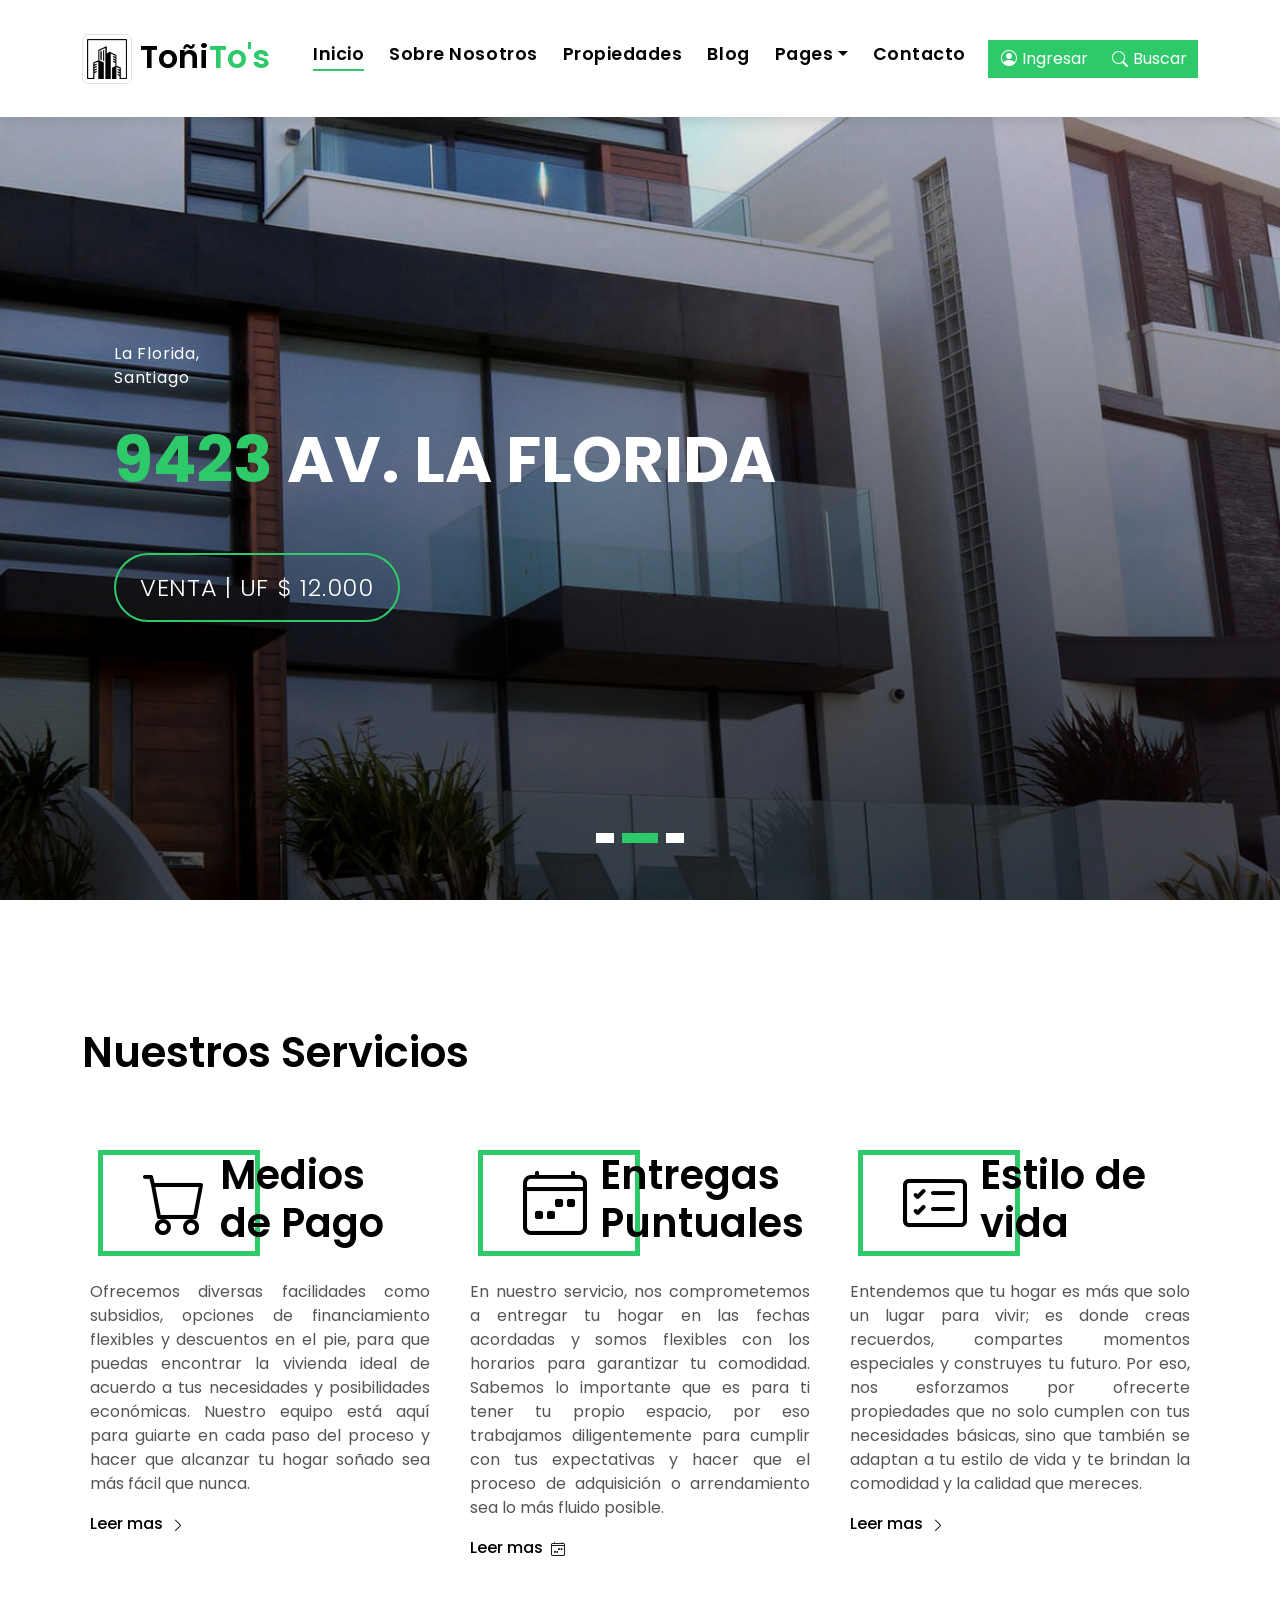
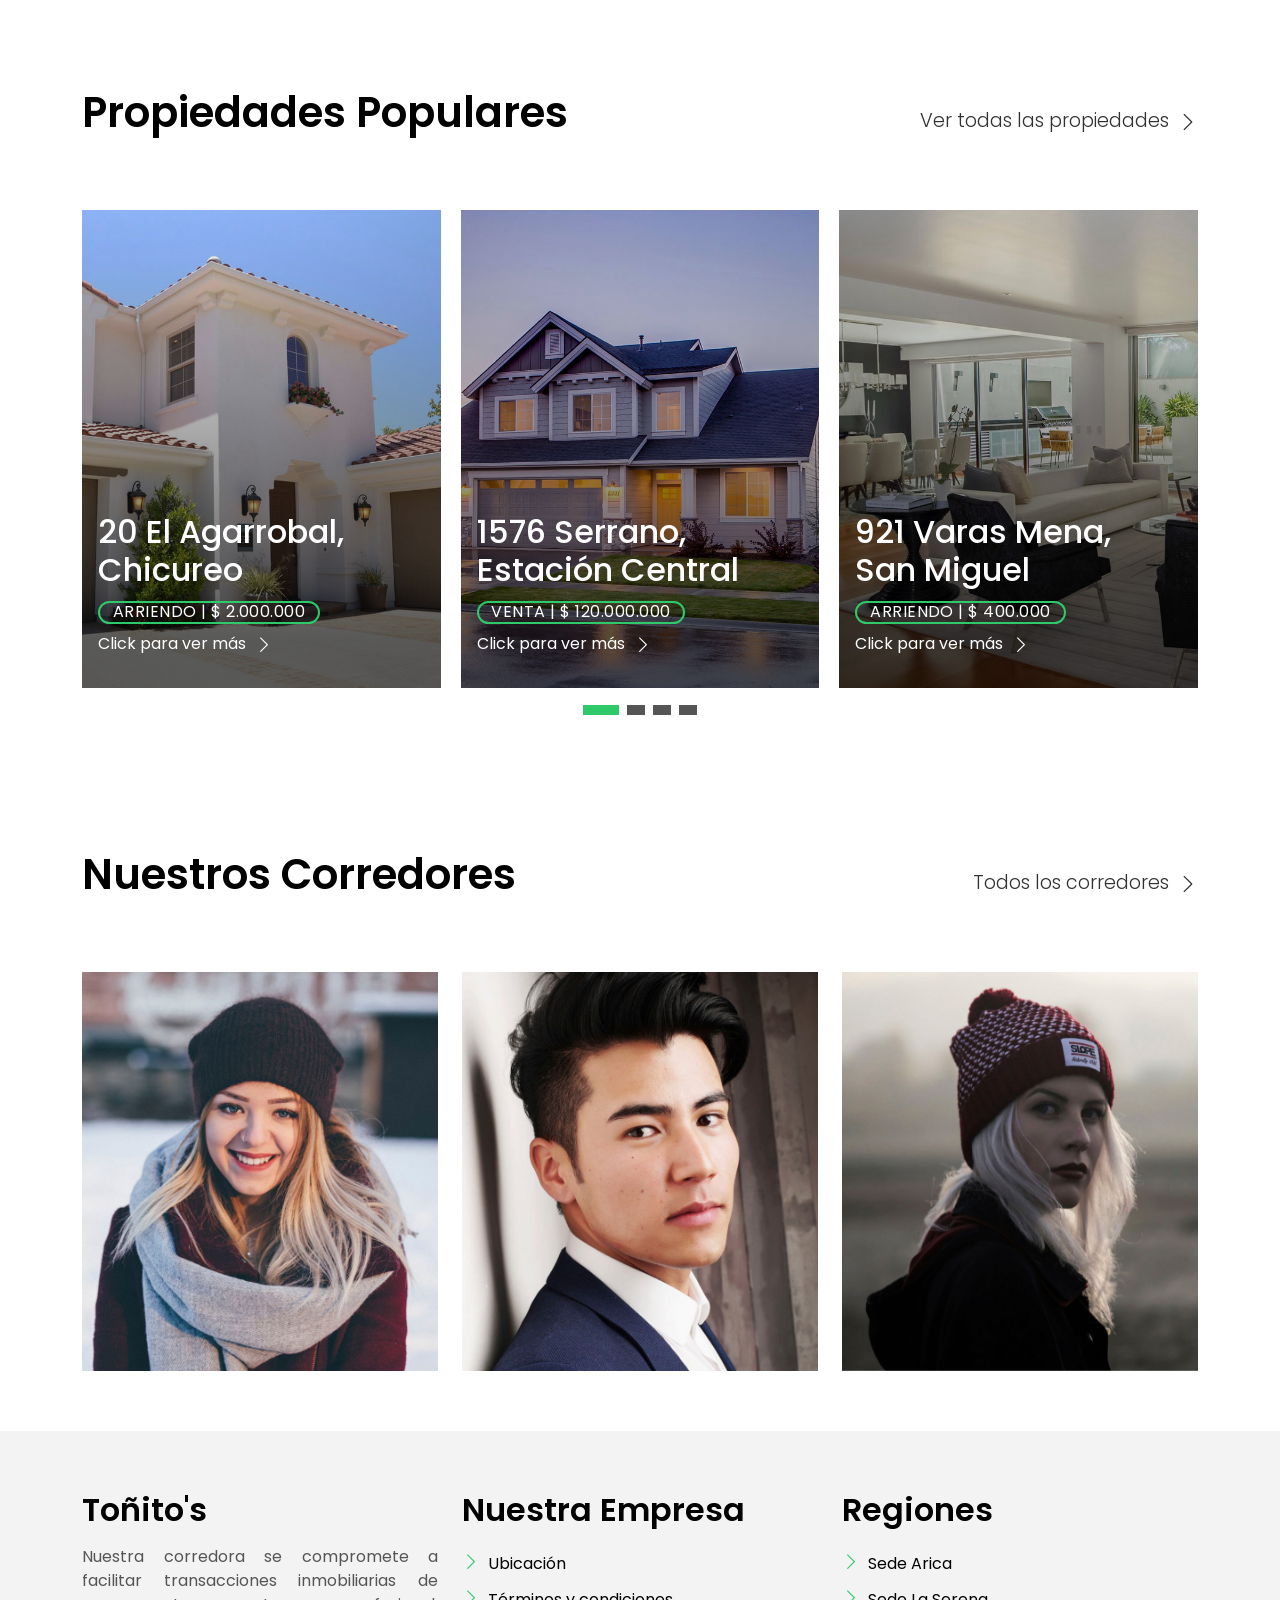
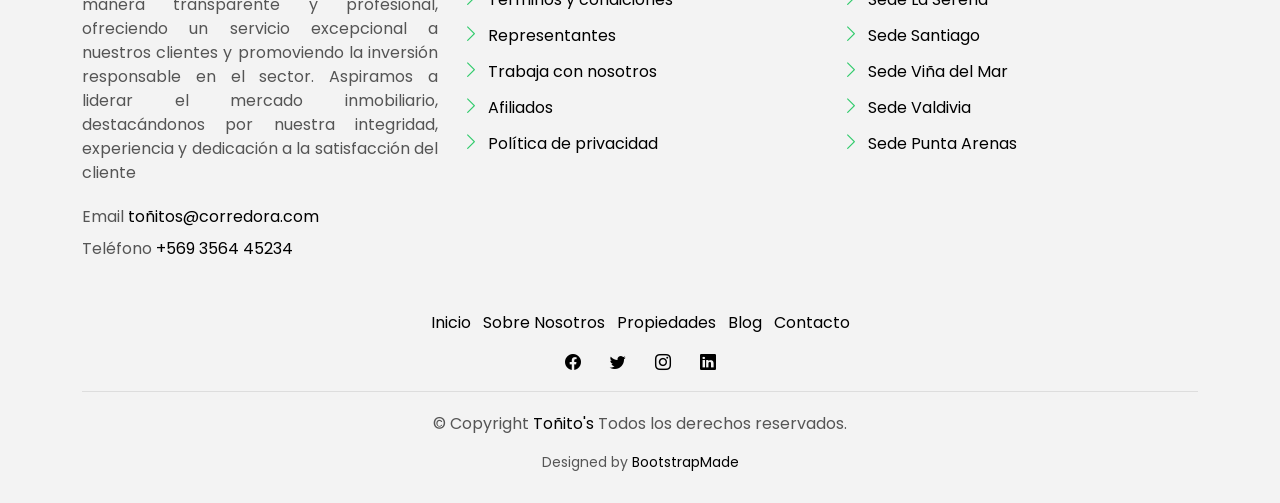
==== index.html @ d5cefaa7 "botón de login wii" ====
<!DOCTYPE html>
<html lang="en">
  <head>
    <meta charset="utf-8" />
    <meta content="width=device-width, initial-scale=1.0" name="viewport" />

    <title>Toñito's</title>
    <meta content="" name="description" />
    <meta content="" name="keywords" />

    <link href="assets/img/favicon.png" rel="icon" />
    <link href="assets/img/apple-touch-icon.png" rel="apple-touch-icon" />

    <link
      href="https://fonts.googleapis.com/css?family=Poppins:300,400,500,600,700"
      rel="stylesheet"
    />

    <link href="assets/vendor/animate.css/animate.min.css" rel="stylesheet" />
    <link
      href="assets/vendor/bootstrap/css/bootstrap.min.css"
      rel="stylesheet"
    />
    <link
      href="assets/vendor/bootstrap-icons/bootstrap-icons.css"
      rel="stylesheet"
    />
    <link href="assets/vendor/swiper/swiper-bundle.min.css" rel="stylesheet" />

    <link href="assets/css/style.css" rel="stylesheet" />
  </head>

  <body>
    <div class="click-closed"></div>
    <!-- Inicio Búsqueda Desplegable -->
    <div class="box-collapse">
      <div class="title-box-d">
        <h3 class="title-d">Buscar Propiedades</h3>
      </div>
      <span class="close-box-collapse right-boxed bi bi-x"></span>
      <div class="box-collapse-wrap form">
        <form class="form-a">
          <div class="row">
            <div class="col-md-12 mb-2">
              <div class="form-group">
                <label class="pb-2" for="Type">Palabra Clave</label>
                <input
                  type="text"
                  class="form-control form-control-lg form-control-a"
                  placeholder="Palabra Clave"
                />
              </div>
            </div>
            <div class="col-md-6 mb-2">
              <div class="form-group mt-3">
                <label class="pb-2" for="Type">Tipo</label>
                <select
                  class="form-control form-select form-control-a"
                  id="Type"
                >
                  <option>Todos</option>
                  <option>Arriendo</option>
                  <option>Venta</option>
                </select>
              </div>
            </div>
            <div class="col-md-6 mb-2">
              <div class="form-group mt-3">
                <label class="pb-2" for="city">Region</label>
                <select
                  class="form-control form-select form-control-a"
                  id="city"
                >
                  <option>Metropolitana de Santiago</option>
                  <option>Arica y Parinacota</option>
                  <option>Tarapacá</option>
                  <option>Antofagasta</option>
                  <option>Atacama</option>
                  <option>Coquimbo</option>
                  <option>Valparaíso</option>
                  <option>Libertador General Bernardo O'Higgins</option>
                  <option>Maule</option>
                  <option>Ñuble</option>
                  <option>Biobío</option>
                  <option>La Araucanía</option>
                  <option>Los Ríos</option>
                  <option>Los Lagos</option>
                  <option>Aysén del General Carlos Ibáñez del Campo</option>
                  <option>Magallanes y de la Antártica Chilena</option>
                </select>
              </div>
            </div>
            <div class="col-md-6 mb-2">
              <div class="form-group mt-3">
                <label class="pb-2" for="bedrooms">Habit.</label>
                <select
                  class="form-control form-select form-control-a"
                  id="bedrooms"
                >
                  <option>Todos</option>
                  <option>01</option>
                  <option>02</option>
                  <option>03</option>
                </select>
              </div>
            </div>
            <div class="col-md-6 mb-2">
              <div class="form-group mt-3">
                <label class="pb-2" for="Estacionamiento"
                  >Tipo de Inmueble</label
                >
                <select
                  class="form-control form-select form-control-a"
                  id="Estacionamiento"
                >
                  <option>Casa</option>
                  <option>Departamento</option>
                  <option>Parcela</option>
                </select>
              </div>
            </div>
            <div class="col-md-6 mb-2">
              <div class="form-group mt-3">
                <label class="pb-2" for="bathrooms">Baños</label>
                <select
                  class="form-control form-select form-control-a"
                  id="bathrooms"
                >
                  <option>Todos</option>
                  <option>01</option>
                  <option>02</option>
                  <option>03</option>
                </select>
              </div>
            </div>
            <div class="col-md-6 mb-2">
              <div class="form-group mt-3">
                <label class="pb-2" for="price">Precio Mínimo</label>
                <select
                  class="form-control form-select form-control-a"
                  id="price"
                >
                  <option>Sin mínimo</option>
                  <option>$250.000</option>
                  <option>$350.000</option>
                  <option>$450.000</option>
                  <option>$550.000</option>
                </select>
              </div>
            </div>
            <div class="col-md-12">
              <button type="submit" class="btn btn-b">Buscar</button>
            </div>
          </div>
        </form>
      </div>
    </div>
    <!-- Fin Búsqueda Desplegable -->

    <!-- =======Navbar ======= -->
    <nav class="navbar navbar-default navbar-trans navbar-expand-lg fixed-top">
      <div class="container">
        <button
          class="navbar-toggler collapsed"
          type="button"
          data-bs-toggle="collapse"
          data-bs-target="#navbarDefault"
          aria-controls="navbarDefault"
          aria-expanded="false"
          aria-label="Toggle navigation"
        >
          <span></span>
          <span></span>
          <span></span>
        </button>
        <a class="navbar-brand text-brand" href="index.html">
          <img
            src="assets/img/toñito_logo.png"
            alt="Logo"
            class="img-thumbnail"
            style="width: 50px; height: auto"
          />
          Toñi<span class="color-b">To's</span></a
        >

        <div
          class="navbar-collapse collapse justify-content-center"
          id="navbarDefault"
        >
          <ul class="navbar-nav">
            <li class="nav-item">
              <a class="nav-link active" href="index.html">Inicio</a>
            </li>

            <li class="nav-item">
              <a class="nav-link" href="about.html">Sobre Nosotros</a>
            </li>

            <li class="nav-item">
              <a class="nav-link" href="property-grid.html">Propiedades</a>
            </li>

            <li class="nav-item">
              <a class="nav-link" href="blog-grid.html">Blog</a>
            </li>

            <li class="nav-item dropdown">
              <a
                class="nav-link dropdown-toggle"
                href="#"
                id="navbarDropdown"
                role="button"
                data-bs-toggle="dropdown"
                aria-haspopup="true"
                aria-expanded="false"
                >Pages</a
              >
              <div class="dropdown-menu">
                <a class="dropdown-item" href="property-single.html"
                  >Property Single</a
                >
                <a class="dropdown-item" href="blog-single.html">Blog Single</a>
                <a class="dropdown-item" href="agents-grid.html">Agents Grid</a>
                <a class="dropdown-item" href="agent-single.html"
                  >Agent Single</a
                >
              </div>
            </li>
            <li class="nav-item">
              <a class="nav-link" href="contact.html">Contacto</a>
            </li>

            <li>
              
            </li>  
          </ul>

          
        </div>

        <button
        type="button"
        class="btn btn-b-n"
      >
        <i class="bi bi-person-circle" style="margin-right: 5px;"></i>Ingresar
      </button>

        <button
          type="button"
          class="btn btn-b-n navbar-toggle-box navbar-toggle-box-collapse"
          data-bs-toggle="collapse"
          data-bs-target="#navbarTogglerDemo01"
        >
          <i class="bi bi-search" style="margin-right: 5px;"></i> Buscar
        </button>
      </div>
    </nav>
    <!-- Final Navbar -->

    <!-- ======= Introducción ======= -->
    <div class="intro intro-carousel swiper position-relative">
      <div class="swiper-wrapper">
        <div
          class="swiper-slide carousel-item-a intro-item bg-image"
          style="background-image: url(assets/img/slide-1.jpg)"
        >
          <div class="overlay overlay-a"></div>
          <div class="intro-content display-table">
            <div class="table-cell">
              <div class="container">
                <div class="row">
                  <div class="col-lg-8">
                    <div class="intro-body">
                      <p class="intro-title-top">
                        San Miguel, <br />
                        Santiago
                      </p>
                      <h1 class="intro-title mb-4">
                        <span class="color-b">921 </span> Varas Mena
                        <br />
                      </h1>
                      <p class="intro-subtitle intro-price">
                        <a href="property-single.html"
                          ><span class="price-a">Arriendo | $ 400.000</span></a
                        >
                      </p>
                    </div>
                  </div>
                </div>
              </div>
            </div>
          </div>
        </div>
        <div
          class="swiper-slide carousel-item-a intro-item bg-image"
          style="background-image: url(assets/img/slide-2.jpg)"
        >
          <div class="overlay overlay-a"></div>
          <div class="intro-content display-table">
            <div class="table-cell">
              <div class="container">
                <div class="row">
                  <div class="col-lg-8">
                    <div class="intro-body">
                      <p class="intro-title-top">
                        La Florida, <br />
                        Santiago
                      </p>
                      <h1 class="intro-title mb-4">
                        <span class="color-b">9423 </span> Av. La Florida <br />
                      </h1>
                      <p class="intro-subtitle intro-price">
                        <a href="av-laflorida.html">
                          <span class="price-a">Venta | UF $ 12.000</span>
                        </a>
                      </p>
                    </div>
                  </div>
                </div>
              </div>
            </div>
          </div>
        </div>
        <div
          class="swiper-slide carousel-item-a intro-item bg-image"
          style="background-image: url(assets/img/slide-3.jpg)"
        >
          <div class="overlay overlay-a"></div>
          <div class="intro-content display-table">
            <div class="table-cell">
              <div class="container">
                <div class="row">
                  <div class="col-lg-8">
                    <div class="intro-body">
                      <p class="intro-title-top">
                        Temuco, <br />
                        La Araucanía
                      </p>
                      <h1 class="intro-title mb-4">
                        <span class="color-b">421 </span> Francia <br />
                      </h1>
                      <p class="intro-subtitle intro-price">
                        <a href="#"
                          ><span class="price-a">Arriendo | $ 250.000</span></a
                        >
                      </p>
                    </div>
                  </div>
                </div>
              </div>
            </div>
          </div>
        </div>
      </div>
      <div class="swiper-pagination"></div>
    </div>
    <!-- Final carrusel -->

    <main id="main">
      <!-- ======= Inicio Servicios ======= -->
      <section class="section-services section-t8">
        <div class="container">
          <div class="row">
            <div class="col-md-12">
              <div class="title-wrap d-flex justify-content-between">
                <div class="title-box">
                  <h2 class="title-a">Nuestros Servicios</h2>
                </div>
              </div>
            </div>
          </div>
          <div class="row">
            <div class="col-md-4">
              <div class="card-box-c foo">
                <div class="card-header-c d-flex">
                  <div class="card-box-ico">
                    <span class="bi bi-cart"></span>
                  </div>
                  <div class="card-title-c align-self-center">
                    <h2 class="title-c">Medios de Pago</h2>
                  </div>
                </div>
                <div class="card-body-c">
                  <p class="content-c">
                    Ofrecemos diversas facilidades como subsidios, opciones de
                    financiamiento flexibles y descuentos en el pie, para que
                    puedas encontrar la vivienda ideal de acuerdo a tus
                    necesidades y posibilidades económicas. Nuestro equipo está
                    aquí para guiarte en cada paso del proceso y hacer que
                    alcanzar tu hogar soñado sea más fácil que nunca.
                  </p>
                </div>
                <div class="card-footer-c">
                  <a href="#" class="link-c link-icon"
                    >Leer mas
                    <span class="bi bi-chevron-right"></span>
                  </a>
                </div>
              </div>
            </div>
            <div class="col-md-4">
              <div class="card-box-c foo">
                <div class="card-header-c d-flex">
                  <div class="card-box-ico">
                    <span class="bi bi-calendar4-week"></span>
                  </div>
                  <div class="card-title-c align-self-center">
                    <h2 class="title-c">Entregas Puntuales</h2>
                  </div>
                </div>
                <div class="card-body-c">
                  <p class="content-c">
                    En nuestro servicio, nos comprometemos a entregar tu hogar
                    en las fechas acordadas y somos flexibles con los horarios
                    para garantizar tu comodidad. Sabemos lo importante que es
                    para ti tener tu propio espacio, por eso trabajamos
                    diligentemente para cumplir con tus expectativas y hacer que
                    el proceso de adquisición o arrendamiento sea lo más fluido
                    posible.
                  </p>
                </div>
                <div class="card-footer-c">
                  <a href="#" class="link-c link-icon"
                    >Leer mas
                    <span class="bi bi-calendar4-week"></span>
                  </a>
                </div>
              </div>
            </div>
            <div class="col-md-4">
              <div class="card-box-c foo">
                <div class="card-header-c d-flex">
                  <div class="card-box-ico">
                    <span class="bi bi-card-checklist"></span>
                  </div>
                  <div class="card-title-c align-self-center">
                    <h2 class="title-c">Estilo de vida</h2>
                  </div>
                </div>
                <div class="card-body-c">
                  <p class="content-c">
                    Entendemos que tu hogar es más que solo un lugar para vivir;
                    es donde creas recuerdos, compartes momentos especiales y
                    construyes tu futuro. Por eso, nos esforzamos por ofrecerte
                    propiedades que no solo cumplen con tus necesidades básicas,
                    sino que también se adaptan a tu estilo de vida y te brindan
                    la comodidad y la calidad que mereces.
                  </p>
                </div>
                <div class="card-footer-c">
                  <a href="#" class="link-c link-icon"
                    >Leer mas
                    <span class="bi bi-chevron-right"></span>
                  </a>
                </div>
              </div>
            </div>
          </div>
        </div>
      </section>
      <!-- Fin servicios -->

      <!-- ======= Propiedades Populares ======= -->
      <section class="section-property section-t8">
        <div class="container">
          <div class="row">
            <div class="col-md-12">
              <div class="title-wrap d-flex justify-content-between">
                <div class="title-box">
                  <h2 class="title-a">Propiedades Populares</h2>
                </div>
                <div class="title-link">
                  <a href="property-grid.html"
                    >Ver todas las propiedades
                    <span class="bi bi-chevron-right"></span>
                  </a>
                </div>
              </div>
            </div>
          </div>

          <div id="property-carousel" class="swiper">
            <div class="swiper-wrapper">
              <div class="carousel-item-b swiper-slide">
                <div class="card-box-a card-shadow">
                  <div class="img-box-a">
                    <img
                      src="assets/img/property-4.jpg"
                      alt=""
                      class="img-a img-fluid"
                    />
                  </div>
                  <div class="card-overlay">
                    <div class="card-overlay-a-content">
                      <div class="card-header-a">
                        <h2 class="card-title-a">
                          <a href="property-single.html"
                            >20 El Agarrobal, <br />
                            Chicureo</a
                          >
                        </h2>
                      </div>
                      <div class="card-body-a">
                        <div class="price-box d-flex">
                          <span class="price-a">Arriendo | $ 2.000.000</span>
                        </div>
                        <a href="#" class="link-a"
                          >Click para ver más
                          <span class="bi bi-chevron-right"></span>
                        </a>
                      </div>
                      <div class="card-footer-a">
                        <ul class="card-info d-flex justify-content-around">
                          <li>
                            <h4 class="card-info-title">Area</h4>
                            <span
                              >50m
                              <sup>2</sup>
                            </span>
                          </li>
                          <li>
                            <h4 class="card-info-title">Habit.</h4>
                            <span>2</span>
                          </li>
                          <li>
                            <h4 class="card-info-title">Baños</h4>
                            <span>4</span>
                          </li>
                          <li>
                            <h4 class="card-info-title">Estacionamiento</h4>
                            <span>1</span>
                          </li>
                        </ul>
                      </div>
                    </div>
                  </div>
                </div>
              </div>
              <!-- End carousel item -->

              <div class="carousel-item-b swiper-slide">
                <div class="card-box-a card-shadow">
                  <div class="img-box-a">
                    <img
                      src="assets/img/property-3.jpg"
                      alt=""
                      class="img-a img-fluid"
                    />
                  </div>
                  <div class="card-overlay">
                    <div class="card-overlay-a-content">
                      <div class="card-header-a">
                        <h2 class="card-title-a">
                          <a href="property-single.html"
                            >1576 Serrano, <br />
                            Estación Central</a
                          >
                        </h2>
                      </div>
                      <div class="card-body-a">
                        <div class="price-box d-flex">
                          <span class="price-a">Venta | $ 120.000.000</span>
                        </div>
                        <a href="property-single.html" class="link-a"
                          >Click para ver más
                          <span class="bi bi-chevron-right"></span>
                        </a>
                      </div>
                      <div class="card-footer-a">
                        <ul class="card-info d-flex justify-content-around">
                          <li>
                            <h4 class="card-info-title">Area</h4>
                            <span
                              >340m
                              <sup>2</sup>
                            </span>
                          </li>
                          <li>
                            <h4 class="card-info-title">Habit.</h4>
                            <span>2</span>
                          </li>
                          <li>
                            <h4 class="card-info-title">Baños</h4>
                            <span>4</span>
                          </li>
                          <li>
                            <h4 class="card-info-title">Estacionamiento</h4>
                            <span>1</span>
                          </li>
                        </ul>
                      </div>
                    </div>
                  </div>
                </div>
              </div>
              <!-- End carousel item -->

              <div class="carousel-item-b swiper-slide">
                <div class="card-box-a card-shadow">
                  <div class="img-box-a">
                    <img
                      src="assets/img/property-7.jpg"
                      alt=""
                      class="img-a img-fluid"
                    />
                  </div>
                  <div class="card-overlay">
                    <div class="card-overlay-a-content">
                      <div class="card-header-a">
                        <h2 class="card-title-a">
                          <a href="property-single.html"
                            >921 Varas Mena, <br />
                            San Miguel</a
                          >
                        </h2>
                      </div>
                      <div class="card-body-a">
                        <div class="price-box d-flex">
                          <span class="price-a">Arriendo | $ 400.000</span>
                        </div>
                        <a href="property-single.html" class="link-a"
                          >Click para ver más
                          <span class="bi bi-chevron-right"></span>
                        </a>
                      </div>
                      <div class="card-footer-a">
                        <ul class="card-info d-flex justify-content-around">
                          <li>
                            <h4 class="card-info-title">Area</h4>
                            <span
                              >340m
                              <sup>2</sup>
                            </span>
                          </li>
                          <li>
                            <h4 class="card-info-title">Habit.</h4>
                            <span>2</span>
                          </li>
                          <li>
                            <h4 class="card-info-title">Baños</h4>
                            <span>4</span>
                          </li>
                          <li>
                            <h4 class="card-info-title">Estacionamiento</h4>
                            <span>1</span>
                          </li>
                        </ul>
                      </div>
                    </div>
                  </div>
                </div>
              </div>
              <!-- Fin carusel -->

              <div class="carousel-item-b swiper-slide">
                <div class="card-box-a card-shadow">
                  <div class="img-box-a">
                    <img
                      src="assets/img/property-10.jpg"
                      alt=""
                      class="img-a img-fluid"
                    />
                  </div>
                  <div class="card-overlay">
                    <div class="card-overlay-a-content">
                      <div class="card-header-a">
                        <h2 class="card-title-a">
                          <a href="property-single.html"
                            >756 Volcán Choshuenco,<br />
                            San Bernardo</a
                          >
                        </h2>
                      </div>
                      <div class="card-body-a">
                        <div class="price-box d-flex">
                          <span class="price-a">Arriendo | $ 640.000</span>
                        </div>
                        <a href="property-single.html" class="link-a"
                          >Click para ver más
                          <span class="bi bi-chevron-right"></span>
                        </a>
                      </div>
                      <div class="card-footer-a">
                        <ul class="card-info d-flex justify-content-around">
                          <li>
                            <h4 class="card-info-title">Area</h4>
                            <span
                              >340m
                              <sup>2</sup>
                            </span>
                          </li>
                          <li>
                            <h4 class="card-info-title">Habit.</h4>
                            <span>2</span>
                          </li>
                          <li>
                            <h4 class="card-info-title">Baños</h4>
                            <span>4</span>
                          </li>
                          <li>
                            <h4 class="card-info-title">Estacionamiento</h4>
                            <span>1</span>
                          </li>
                        </ul>
                      </div>
                    </div>
                  </div>
                </div>
              </div>
              <!-- Fin carrusel -->
            </div>
          </div>
          <div class="propery-carousel-pagination carousel-pagination"></div>
        </div>
      </section>
      <!-- End Latest Properties Section -->

      <!-- ======= Agents Section ======= -->
      <section class="section-agents section-t8">
        <div class="container">
          <div class="row">
            <div class="col-md-12">
              <div class="title-wrap d-flex justify-content-between">
                <div class="title-box">
                  <h2 class="title-a">Nuestros Corredores</h2>
                </div>
                <div class="title-link">
                  <a href="agents-grid.html"
                    >Todos los corredores
                    <span class="bi bi-chevron-right"></span>
                  </a>
                </div>
              </div>
            </div>
          </div>
          <div class="row">
            <div class="col-md-4">
              <div class="card-box-d">
                <div class="card-img-d">
                  <img
                    src="assets/img/agent-4.jpg"
                    alt=""
                    class="img-d img-fluid"
                  />
                </div>
                <div class="card-overlay card-overlay-hover">
                  <div class="card-header-d">
                    <div class="card-title-d align-self-center">
                      <h3 class="title-d">
                        <a href="agent-single.html" class="link-two"
                          >Margarita Sotillo <br />
                          Escala</a
                        >
                      </h3>
                    </div>
                  </div>
                  <div class="card-body-d">
                    <p class="content-d color-text-a">
                      Confía en mí para encontrar tu primera casa ideal. Con mi
                      experiencia y compromiso, te guiaré en todo el proceso
                      para que encuentres un hogar que se ajuste a tus
                      necesidades y sueños.
                    </p>
                    <div class="info-agents color-a">
                      <p><strong>Num: </strong> +569 3569 4234</p>
                      <p><strong>Email: </strong> margarita@toñito.com</p>
                    </div>
                  </div>
                  <div class="card-footer-d">
                    <div class="socials-footer d-flex justify-content-center">
                      <ul class="list-inline">
                        <li class="list-inline-item">
                          <a href="#" class="link-one">
                            <i class="bi bi-facebook" aria-hidden="true"></i>
                          </a>
                        </li>
                        <li class="list-inline-item">
                          <a href="#" class="link-one">
                            <i class="bi bi-twitter" aria-hidden="true"></i>
                          </a>
                        </li>
                        <li class="list-inline-item">
                          <a href="#" class="link-one">
                            <i class="bi bi-instagram" aria-hidden="true"></i>
                          </a>
                        </li>
                        <li class="list-inline-item">
                          <a href="#" class="link-one">
                            <i class="bi bi-linkedin" aria-hidden="true"></i>
                          </a>
                        </li>
                      </ul>
                    </div>
                  </div>
                </div>
              </div>
            </div>
            <div class="col-md-4">
              <div class="card-box-d">
                <div class="card-img-d">
                  <img
                    src="assets/img/agent-1.jpg"
                    alt=""
                    class="img-d img-fluid"
                  />
                </div>
                <div class="card-overlay card-overlay-hover">
                  <div class="card-header-d">
                    <div class="card-title-d align-self-center">
                      <h3 class="title-d">
                        <a href="agent-single.html" class="link-two"
                          >Stiven Spilver <br />
                          Darw</a
                        >
                      </h3>
                    </div>
                  </div>
                  <div class="card-body-d">
                    <p class="content-d color-text-a">
                      Sed porttitor lectus nibh, Cras ultricies ligula sed magna
                      dictum porta two.
                    </p>
                    <div class="info-agents color-a">
                      <p><strong>Num: </strong> +54 356 945234</p>
                      <p><strong>Email: </strong> agents@example.com</p>
                    </div>
                  </div>
                  <div class="card-footer-d">
                    <div class="socials-footer d-flex justify-content-center">
                      <ul class="list-inline">
                        <li class="list-inline-item">
                          <a href="#" class="link-one">
                            <i class="bi bi-facebook" aria-hidden="true"></i>
                          </a>
                        </li>
                        <li class="list-inline-item">
                          <a href="#" class="link-one">
                            <i class="bi bi-twitter" aria-hidden="true"></i>
                          </a>
                        </li>
                        <li class="list-inline-item">
                          <a href="#" class="link-one">
                            <i class="bi bi-instagram" aria-hidden="true"></i>
                          </a>
                        </li>
                        <li class="list-inline-item">
                          <a href="#" class="link-one">
                            <i class="bi bi-linkedin" aria-hidden="true"></i>
                          </a>
                        </li>
                      </ul>
                    </div>
                  </div>
                </div>
              </div>
            </div>
            <div class="col-md-4">
              <div class="card-box-d">
                <div class="card-img-d">
                  <img
                    src="assets/img/agent-5.jpg"
                    alt=""
                    class="img-d img-fluid"
                  />
                </div>
                <div class="card-overlay card-overlay-hover">
                  <div class="card-header-d">
                    <div class="card-title-d align-self-center">
                      <h3 class="title-d">
                        <a href="agent-single.html" class="link-two"
                          >Emma Toledo <br />
                          Cascada</a
                        >
                      </h3>
                    </div>
                  </div>
                  <div class="card-body-d">
                    <p class="content-d color-text-a">
                      Sed porttitor lectus nibh, Cras ultricies ligula sed magna
                      dictum porta two.
                    </p>
                    <div class="info-agents color-a">
                      <p><strong>Num: </strong> +54 356 945234</p>
                      <p><strong>Email: </strong> agents@example.com</p>
                    </div>
                  </div>
                  <div class="card-footer-d">
                    <div class="socials-footer d-flex justify-content-center">
                      <ul class="list-inline">
                        <li class="list-inline-item">
                          <a href="#" class="link-one">
                            <i class="bi bi-facebook" aria-hidden="true"></i>
                          </a>
                        </li>
                        <li class="list-inline-item">
                          <a href="#" class="link-one">
                            <i class="bi bi-twitter" aria-hidden="true"></i>
                          </a>
                        </li>
                        <li class="list-inline-item">
                          <a href="#" class="link-one">
                            <i class="bi bi-instagram" aria-hidden="true"></i>
                          </a>
                        </li>
                        <li class="list-inline-item">
                          <a href="#" class="link-one">
                            <i class="bi bi-linkedin" aria-hidden="true"></i>
                          </a>
                        </li>
                      </ul>
                    </div>
                  </div>
                </div>
              </div>
            </div>
          </div>
        </div>
      </section>
      <!-- End Agents Section -->
    </main>
    <!-- End #main -->

    <!-- ======= Footer ======= -->
    <section class="section-footer">
      <div class="container">
        <div class="row">
          <div class="col-sm-12 col-md-4">
            <div class="widget-a">
              <div class="w-header-a">
                <h3 class="w-title-a text-brand">Toñito's</h3>
              </div>
              <div class="w-body-a">
                <p class="w-text-a color-text-a">
                  Nuestra corredora se compromete a facilitar transacciones
                  inmobiliarias de manera transparente y profesional, ofreciendo
                  un servicio excepcional a nuestros clientes y promoviendo la
                  inversión responsable en el sector. Aspiramos a liderar el
                  mercado inmobiliario, destacándonos por nuestra integridad,
                  experiencia y dedicación a la satisfacción del cliente
                </p>
              </div>
              <div class="w-footer-a">
                <ul class="list-unstyled">
                  <li class="color-a">
                    <span class="color-text-a">Email </span>
                    toñitos@corredora.com
                  </li>
                  <li class="color-a">
                    <span class="color-text-a">Teléfono </span> +569 3564 45234
                  </li>
                </ul>
              </div>
            </div>
          </div>
          <div class="col-sm-12 col-md-4 section-md-t3">
            <div class="widget-a">
              <div class="w-header-a">
                <h3 class="w-title-a text-brand">Nuestra Empresa</h3>
              </div>
              <div class="w-body-a">
                <div class="w-body-a">
                  <ul class="list-unstyled">
                    <li class="item-list-a">
                      <i class="bi bi-chevron-right"></i>
                      <a href="#">Ubicación</a>
                    </li>
                    <li class="item-list-a">
                      <i class="bi bi-chevron-right"></i>
                      <a href="#">Términos y condiciones</a>
                    </li>
                    <li class="item-list-a">
                      <i class="bi bi-chevron-right"></i>
                      <a href="#">Representantes</a>
                    </li>
                    <li class="item-list-a">
                      <i class="bi bi-chevron-right"></i>
                      <a href="#">Trabaja con nosotros</a>
                    </li>
                    <li class="item-list-a">
                      <i class="bi bi-chevron-right"></i>
                      <a href="#">Afiliados</a>
                    </li>
                    <li class="item-list-a">
                      <i class="bi bi-chevron-right"></i>
                      <a href="#">Política de privacidad</a>
                    </li>
                  </ul>
                </div>
              </div>
            </div>
          </div>
          <div class="col-sm-12 col-md-4 section-md-t3">
            <div class="widget-a">
              <div class="w-header-a">
                <h3 class="w-title-a text-brand">Regiones</h3>
              </div>
              <div class="w-body-a">
                <ul class="list-unstyled">
                  <li class="item-list-a">
                    <i class="bi bi-chevron-right"></i>
                    <a href="#">Sede Arica</a>
                  </li>
                  <li class="item-list-a">
                    <i class="bi bi-chevron-right"></i>
                    <a href="#">Sede La Serena</a>
                  </li>
                  <li class="item-list-a">
                    <i class="bi bi-chevron-right"></i>
                    <a href="#">Sede Santiago</a>
                  </li>
                  <li class="item-list-a">
                    <i class="bi bi-chevron-right"></i>
                    <a href="#">Sede Viña del Mar</a>
                  </li>
                  <li class="item-list-a">
                    <i class="bi bi-chevron-right"></i>
                    <a href="#">Sede Valdivia</a>
                  </li>
                  <li class="item-list-a">
                    <i class="bi bi-chevron-right"></i>
                    <a href="#">Sede Punta Arenas</a>
                  </li>
                </ul>
              </div>
            </div>
          </div>
        </div>
      </div>
    </section>
    <footer>
      <div class="container">
        <div class="row">
          <div class="col-md-12">
            <nav class="nav-footer">
              <ul class="list-inline">
                <li class="list-inline-item">
                  <a href="#">Inicio</a>
                </li>
                <li class="list-inline-item">
                  <a href="#">Sobre Nosotros</a>
                </li>
                <li class="list-inline-item">
                  <a href="#">Propiedades</a>
                </li>
                <li class="list-inline-item">
                  <a href="#">Blog</a>
                </li>
                <li class="list-inline-item">
                  <a href="#">Contacto</a>
                </li>
              </ul>
            </nav>
            <div class="socials-a">
              <ul class="list-inline">
                <li class="list-inline-item">
                  <a href="#">
                    <i class="bi bi-facebook" aria-hidden="true"></i>
                  </a>
                </li>
                <li class="list-inline-item">
                  <a href="#">
                    <i class="bi bi-twitter" aria-hidden="true"></i>
                  </a>
                </li>
                <li class="list-inline-item">
                  <a href="#">
                    <i class="bi bi-instagram" aria-hidden="true"></i>
                  </a>
                </li>
                <li class="list-inline-item">
                  <a href="#">
                    <i class="bi bi-linkedin" aria-hidden="true"></i>
                  </a>
                </li>
              </ul>
            </div>
            <div class="copyright-footer">
              <p class="copyright color-text-a">
                &copy; Copyright
                <span class="color-a">Toñito's</span> Todos los derechos
                reservados.
              </p>
            </div>
            <div class="credits">
              <!--
            All the links in the footer should remain intact.
            You can delete the links only if you purchased the pro version.
            Licensing information: https://bootstrapmade.com/license/
            Purchase the pro version with working PHP/AJAX contact form: https://bootstrapmade.com/buy/?theme=EstateAgency
          -->
              Designed by <a href="https://bootstrapmade.com/">BootstrapMade</a>
            </div>
          </div>
        </div>
      </div>
    </footer>
    <!-- End  Footer -->

    <div id="preloader"></div>
    <a
      href="#"
      class="back-to-top d-flex align-items-center justify-content-center"
      ><i class="bi bi-arrow-up-short"></i
    ></a>

    <!-- Vendor JS Files -->
    <script src="assets/vendor/bootstrap/js/bootstrap.bundle.min.js"></script>
    <script src="assets/vendor/swiper/swiper-bundle.min.js"></script>
    <script src="assets/vendor/php-email-form/validate.js"></script>

    <!-- Template Main JS File -->
    <script src="assets/js/main.js"></script>
  </body>
</html>
---- assets/css/style.css ----
/**
* Template Name: EstateAgency
* Template URL: https://bootstrapmade.com/real-estate-agency-bootstrap-template/
* Updated: Mar 17 2024 with Bootstrap v5.3.3
* Author: BootstrapMade.com
* License: https://bootstrapmade.com/license/
*/

/*--------------------------------------------------------------
# General
--------------------------------------------------------------*/


.content-c{
  text-align: justify;

}
.w-body-a{
  text-align: justify;
}

body {
  font-family: "Poppins", sans-serif;
  color: #555555;
}

h1,
h2,
h3,
h4,
h5,
h6 {
  color: #000000;
}

a {
  color: #000000;
  text-decoration: none;
  transition: all 0.5s ease;
}

a:hover {
  color: #2eca6a;
  text-decoration: none;
}

.link-two {
  color: #000000;
  transition: all 0.5s ease;
}

.link-two:hover {
  text-decoration: underline;
  color: #000000;
}

.link-one {
  color: #000000;
  transition: all 0.5s ease;
}

.link-one:hover {
  color: #000000;
  text-decoration: none;
}

.link-icon {
  color: #000000;
  font-weight: 500;
}

.link-icon span {
  font-size: 14px;
  padding-left: 4px;
  vertical-align: middle;
}

.link-a {
  text-decoration: none;
  color: #ffffff;
  text-decoration: none;
}

@media (min-width: 768px) {
  .link-a {
    font-size: 0.9rem;
  }
}

@media (min-width: 992px) {
  .link-a {
    font-size: 1rem;
  }
}

.link-a:hover {
  color: #ffffff;
  text-decoration: none;
}

.link-a span {
  font-size: 18px;
  vertical-align: middle;
  margin-left: 5px;
}

@media (min-width: 768px) {
  .link-a span {
    font-size: 1.5rem;
  }
}

@media (min-width: 992px) {
  .link-a span {
    font-size: 18px;
  }
}

.text-brand {
  color: #000000;
  font-size: 2rem;
  font-weight: 600;
}

@media (max-width: 767px) {
  .text-brand {
    font-size: 1.8rem;
  }
}

.color-a {
  text-decoration: none;
  color: #000000;
}

.color-b {
  color: #2eca6a;
}

.color-d {
  color: #adadad;
}

.color-text-a {
  text-decoration: none;
  color: #555555;
}

.no-margin {
  margin: 0;
}

/*------/ Nav Pills  /------*/
.nav-pills-a {
  text-decoration: none;
}

.nav-pills-a.nav-pills .nav-link {
  color: #000000;
  position: relative;
  font-weight: 600;
}

.nav-pills-a.nav-pills .nav-link.active {
  background-color: transparent;
}

.nav-pills-a.nav-pills .nav-link.active:after {
  content: "";
  position: absolute;
  left: 0;
  bottom: -1px;
  width: 100%;
  height: 2px;
  background-color: #2eca6a;
  z-index: 2;
}

/*------/ Bg Image /------*/
.bg-image {
  background-repeat: no-repeat;
  background-attachment: fixed;
  background-size: cover;
  background-position: center center;
}

/*------/ List a /------*/
.list-a {
  text-decoration: none;
  display: inline-block;
  line-height: 2;
  padding: 0;
  list-style: none;
}

.list-a li {
  position: relative;
  width: 50%;
  float: left;
  padding-left: 25px;
  padding-right: 5px;
}

@media (min-width: 992px) {
  .list-a li {
    width: 33.333%;
  }
}

.list-a li:before {
  content: "";
  width: 10px;
  height: 2px;
  position: absolute;
  background-color: #313131;
  top: 15px;
  left: 0;
}

/*------/ Pagination-a /------*/
.pagination-a {
  text-decoration: none;
}

.pagination-a .pagination .page-link {
  margin: 0 0.2rem;
  border-color: transparent;
  padding: 0.5rem 0.8rem;
  color: #000000;
}

.pagination-a .pagination .page-link:hover,
.pagination-a .pagination .page-link:active,
.pagination-a .pagination .page-link:focus {
  background-color: #2eca6a;
}

.pagination-a .pagination .page-link span {
  font-size: 1.2rem;
}

.pagination-a .pagination .next .page-link {
  padding: 0.4rem 0.9rem;
}

.pagination-a .pagination .page-item:last-child .page-link {
  border-top-right-radius: 0;
  border-bottom-right-radius: 0;
}

.pagination-a .pagination .page-item:first-child .page-link {
  border-top-left-radius: 0;
  border-bottom-left-radius: 0;
}

.pagination-a .pagination .page-item.disabled .page-link {
  padding: 0.4rem 0.9rem;
  color: #555555;
}

.pagination-a .pagination .page-item.active .page-link {
  background-color: #2eca6a;
}

.a {
  text-decoration: none;
  color: #2eca6a;
  font-size: 1.3rem;
}

/*------/ Icon Box /------*/
.icon-box .icon-box-icon {
  display: table-cell;
  vertical-align: top;
  font-size: 36px;
  color: #000000;
  width: 50px;
  padding-top: 8px;
}

.icon-box .icon-box-content {
  padding-top: 18px;
}

/*------/ Space Padding /------*/
.section-t8 {
  padding-top: 8rem;
}

@media (max-width: 767px) {
  .section-t8 {
    padding-top: 4rem;
  }
}

.section-t4 {
  padding-top: 4rem;
}

@media (max-width: 767px) {
  .section-t4 {
    padding-top: 2rem;
  }
}

.section-t3 {
  padding-top: 3rem;
}

@media (max-width: 767px) {
  .section-md-t3 {
    padding-top: 3rem;
  }
}

.section-b2 {
  padding-bottom: 2rem;
}

.section-tb85 {
  padding: 8rem 0 5rem 0;
}

@media (max-width: 767px) {
  .section-tb85 {
    padding: 4rem 0 2.5rem 0;
  }
}

/*------/ Title /------*/
.title-wrap {
  padding-bottom: 4rem;
}

.title-a {
  text-decoration: none;
  font-size: 2.6rem;
  font-weight: 600;
}

.title-link {
  font-size: 1.2rem;
  font-weight: 300;
  padding-top: 1.2rem;
}

.title-link a {
  text-decoration: none;
  color: #313131;
}

.title-link span {
  font-size: 20px;
  padding-left: 4px;
  vertical-align: middle;
}

.title-box-d {
  padding-bottom: 1.8rem;
  margin-bottom: 1rem;
  position: relative;
}

.title-box-d .title-d {
  font-weight: 600;
  font-size: 2rem;
}

.title-box-d .title-d:after {
  content: "";
  position: absolute;
  width: 70px;
  height: 4px;
  background-color: #2eca6a;
  bottom: 20px;
  left: 0;
}

/*------/ Display Table & Table Cell /------*/
.display-table {
  width: 100%;
  height: 100%;
  display: table;
}

.table-cell {
  display: table-cell;
  vertical-align: middle;
}

/*------/ Ul Resect /------*/
.ul-resect ul,
.box-comments ul,
.list-a ul {
  list-style: none;
  padding-left: 0;
  margin-bottom: 0;
}

/*------/ Overlay /------*/
.overlay-a {
  text-decoration: none;
  background: linear-gradient(to bottom, rgba(0, 0, 0, 0) 0%, rgba(0, 0, 0, 0.2) 27%, rgba(0, 0, 0, 0.65) 90%);
}

.overlay {
  position: absolute;
  top: 0;
  left: 0px;
  padding: 0;
  height: 100%;
  width: 100%;
}

.carousel-pagination {
  margin-top: 10px;
  text-align: center;
}

.carousel-pagination .swiper-pagination-bullet {
  width: 18px;
  height: 10px;
  background-color: #555;
  margin: 0 4px;
  border-radius: 0;
  opacity: 1;
  transition: 0.3s;
}

.carousel-pagination .swiper-pagination-bullet-active {
  background-color: #2eca6a;
  width: 36px;
}

.nav-arrow-a {
  text-decoration: none;
}

.nav-arrow-a .owl-arrow .owl-nav {
  font-size: 1.8rem;
  margin-top: -110px;
}

.nav-arrow-a .owl-arrow .owl-nav .owl-next {
  margin-left: 15px;
}

.nav-arrow-b .owl-arrow .owl-nav {
  position: absolute;
  top: 0;
  right: 0;
  font-size: 1.2rem;
}

.nav-arrow-b .owl-arrow .owl-nav .owl-prev,
.nav-arrow-b .owl-arrow .owl-nav .owl-next {
  padding: 0.7rem 1.5rem !important;
  display: inline-block;
  transition: all 0.6s ease-in-out;
  color: #ffffff;
  background-color: #2eca6a;
  opacity: 0.9;
}

.nav-arrow-b .owl-arrow .owl-nav .owl-prev.disabled,
.nav-arrow-b .owl-arrow .owl-nav .owl-next.disabled {
  transition: all 0.6s ease-in-out;
  color: #ffffff;
}

.nav-arrow-b .owl-arrow .owl-nav .owl-prev:hover,
.nav-arrow-b .owl-arrow .owl-nav .owl-next:hover {
  background-color: #26a356;
}

.nav-arrow-b .owl-arrow .owl-nav .owl-next {
  margin-left: 0px;
}

/*------/ Socials /------*/
.socials-a {
  text-decoration: none;
}

.socials-a .list-inline-item:not(:last-child) {
  margin-right: 25px;
}

/*--------------------------------------------------------------
# Back to top button
--------------------------------------------------------------*/
.back-to-top {
  position: fixed;
  visibility: hidden;
  opacity: 0;
  right: 15px;
  bottom: 15px;
  z-index: 996;
  background: #2eca6a;
  width: 40px;
  height: 40px;
  border-radius: 50px;
  transition: all 0.4s;
}

.back-to-top i {
  font-size: 28px;
  color: #fff;
  line-height: 0;
}

.back-to-top:hover {
  background: #4bd680;
  color: #fff;
}

.back-to-top.active {
  visibility: visible;
  opacity: 1;
}

/* Prelaoder */
#preloader {
  position: fixed;
  top: 0;
  left: 0;
  right: 0;
  bottom: 0;
  z-index: 9999;
  overflow: hidden;
  background: #fff;
}

#preloader:before {
  content: "";
  position: fixed;
  top: calc(50% - 30px);
  left: calc(50% - 30px);
  border: 6px solid #f2f2f2;
  border-top: 6px solid #2eca6a;
  border-radius: 50%;
  width: 60px;
  height: 60px;
  animation: animate-preloader 1s linear infinite;
}

@keyframes animate-preloader {
  0% {
    transform: rotate(0deg);
  }

  100% {
    transform: rotate(360deg);
  }
}

/*======================================
//--//-->   BUTTON
======================================*/
.btn {
  transition: 0.5s ease;
}

.btn.btn-a,
.btn.btn-b {
  border-radius: 0;
  padding: 1rem 3rem;
  letter-spacing: 0.05rem;
}

.btn.btn-a {
  text-decoration: none;
  background-color: #000000;
  color: #ffffff;
}

.btn.btn-a:hover {
  background-color: #2eca6a;
  color: #000000;
}

.btn.btn-b {
  background-color: #2eca6a;
  color: #000000;
}

.btn.btn-b:hover {
  background-color: #000000;
  color: #ffffff;
}

.btn.btn-b-n {
  background-color: #2eca6a;
  color: #ffffff;
  border-radius: 0;
}

.btn.btn-b-n:hover {
  background-color: #26a356;
  color: #ffffff;
}

.navbar-toggle-box {
  display: inline-flex;
  align-items: center;
  justify-content: center;
  line-height: 0;
  padding: 10px;
}

.navbar-toggle-box i {
  line-height: 0;
}

/*--------------------------------------------------------------
# Navbar
--------------------------------------------------------------*/
.navbar-default {
  transition: all 0.5s ease-in-out;
  background-color: #ffffff;
  padding-top: 28px;
  padding-bottom: 28px;
  -webkit-backface-visibility: hidden;
  backface-visibility: hidden;
  box-shadow: 1px 2px 15px rgba(100, 100, 100, 0.3);
}

.navbar-default .nav-search {
  color: #000000;
  font-size: 1.5rem;
}

.navbar-default.navbar-reduce {
  box-shadow: 1px 2px 15px rgba(100, 100, 100, 0.3);
}

.navbar-default.navbar-trans,
.navbar-default.navbar-reduce {
  -webkit-backface-visibility: hidden;
  backface-visibility: hidden;
}

.navbar-default.navbar-trans .nav-item,
.navbar-default.navbar-reduce .nav-item {
  position: relative;
  padding-right: 10px;
  padding-bottom: 8px;
  margin-left: 0;
}

@media (min-width: 768px) {

  .navbar-default.navbar-trans .nav-item,
  .navbar-default.navbar-reduce .nav-item {
    margin-left: 15px;
  }
}

.navbar-default.navbar-trans .nav-link,
.navbar-default.navbar-reduce .nav-link {
  font-size: 1.1rem;
  color: #000000;
  font-weight: 600;
  letter-spacing: 0.03em;
  transition: all 0.1s ease-in-out;
  position: relative;
  padding-left: 0;
  padding-right: 0;
}

.navbar-default.navbar-trans .nav-link:before,
.navbar-default.navbar-reduce .nav-link:before {
  content: "";
  position: absolute;
  bottom: 5px;
  left: 0;
  width: 100%;
  height: 2px;
  z-index: 0;
  background-color: #2eca6a;
  transform: scaleX(0);
  transform-origin: right;
  transition: transform 0.2s ease-out, opacity 0.2s ease-out 0.3s;
}

.navbar-default.navbar-trans .nav-link:hover,
.navbar-default.navbar-reduce .nav-link:hover {
  color: #000000;
}

.navbar-default.navbar-trans .nav-link:hover:before,
.navbar-default.navbar-reduce .nav-link:hover:before {
  transform: scaleX(1);
  transform-origin: left;
}

.navbar-default.navbar-trans .show>.nav-link:before,
.navbar-default.navbar-trans .active>.nav-link:before,
.navbar-default.navbar-trans .nav-link.show:before,
.navbar-default.navbar-trans .nav-link.active:before,
.navbar-default.navbar-reduce .show>.nav-link:before,
.navbar-default.navbar-reduce .active>.nav-link:before,
.navbar-default.navbar-reduce .nav-link.show:before,
.navbar-default.navbar-reduce .nav-link.active:before {
  transform: scaleX(1);
}

.navbar-default.navbar-trans .nav-link:before {
  background-color: #2eca6a;
}

.navbar-default.navbar-trans .nav-link:hover {
  color: #000000;
}

.navbar-default.navbar-trans .show>.nav-link,
.navbar-default.navbar-trans .active>.nav-link,
.navbar-default.navbar-trans .nav-link.show,
.navbar-default.navbar-trans .nav-link.active {
  color: #000000;
}

.navbar-default.navbar-reduce {
  transition: all 0.5s ease-in-out;
  padding-top: 19px;
  padding-bottom: 19px;
}

.navbar-default.navbar-reduce .nav-link {
  color: #000000;
}

.navbar-default.navbar-reduce .nav-link:before {
  background-color: #2eca6a;
}

.navbar-default.navbar-reduce .nav-link:hover {
  color: #000000;
}

.navbar-default.navbar-reduce .show>.nav-link,
.navbar-default.navbar-reduce .active>.nav-link,
.navbar-default.navbar-reduce .nav-link.show,
.navbar-default.navbar-reduce .nav-link.active {
  color: #000000;
}

.navbar-default.navbar-reduce .navbar-brand {
  color: #000000;
}

.navbar-default .dropdown .dropdown-menu {
  border-top: 0;
  border-left: 4px solid #2eca6a;
  border-right: 0;
  border-bottom: 0;
  transform: translate3d(0px, 40px, 0px);
  opacity: 0;
  filter: alpha(opacity=0);
  visibility: hidden;
  transition: all 0.5s cubic-bezier(0.3, 0.65, 0.355, 1) 0s, opacity 0.31s ease 0s, height 0s linear 0.36s;
  margin: 0;
  border-radius: 0;
  padding: 12px 0;
}

@media (min-width: 768px) {
  .navbar-default .dropdown .dropdown-menu {
    border-top: 4px solid #2eca6a;
    border-left: 0;
    display: block;
    position: absolute;
    box-shadow: 0 2px rgba(17, 16, 15, 0.1), 0 2px 10px rgba(20, 19, 18, 0.1);
  }
}

.navbar-default .dropdown .dropdown-menu .dropdown-item {
  padding: 12px 18px;
  transition: all 500ms ease;
  font-weight: 600;
  min-width: 220px;
}

.navbar-default .dropdown .dropdown-menu .dropdown-item:hover {
  background-color: #ffffff;
  color: #2eca6a;
  transition: all 500ms ease;
}

.navbar-default .dropdown .dropdown-menu .dropdown-item.active {
  background-color: #ffffff;
  color: #2eca6a;
}

.navbar-default .dropdown:hover .dropdown-menu {
  transform: translate3d(0px, 0px, 0px);
  visibility: visible;
  opacity: 1;
  filter: alpha(opacity=1);
}

/*------/ Hamburger Navbar /------*/
.navbar-toggler {
  position: relative;
}

.navbar-toggler:focus,
.navbar-toggler:active {
  outline: 0;
}

.navbar-toggler span {
  display: block;
  background-color: #000000;
  height: 3px;
  width: 25px;
  margin-top: 4px;
  margin-bottom: 4px;
  transform: rotate(0deg);
  left: 0;
  opacity: 1;
}

.navbar-toggler span:nth-child(1),
.navbar-toggler span:nth-child(3) {
  transition: transform 0.35s ease-in-out;
}

.navbar-toggler:not(.collapsed) span:nth-child(1) {
  position: absolute;
  left: 12px;
  top: 10px;
  transform: rotate(135deg);
  opacity: 0.9;
}

.navbar-toggler:not(.collapsed) span:nth-child(2) {
  height: 12px;
  visibility: hidden;
  background-color: transparent;
}

.navbar-toggler:not(.collapsed) span:nth-child(3) {
  position: absolute;
  left: 12px;
  top: 10px;
  transform: rotate(-135deg);
  opacity: 0.9;
}

/*======================================
//--//-->   BOX COLAPSE
======================================*/
.box-collapse {
  position: fixed;
  top: 0;
  bottom: 0;
  right: 0;
  width: 100%;
  z-index: 1040;
  background-color: #ffffff;
  transform: translateX(100%);
  transition: all 0.6s ease;
}

@media (min-width: 768px) {
  .box-collapse {
    width: 50%;
  }
}

.box-collapse .title-box-d {
  top: 30px;
  left: 60px;
  opacity: 0;
  transition: all 1s ease;
  transition-delay: 0.3s;
}

@media (max-width: 575px) {
  .box-collapse .title-box-d {
    left: 35px;
  }
}

@media (max-width: 575px) {
  .box-collapse .title-box-d .title-d {
    font-size: 1.3rem;
  }
}

.box-collapse-wrap {
  opacity: 0;
  position: absolute;
  left: 0;
  top: 6.5rem;
  bottom: 5rem;
  padding-left: 10%;
  padding-right: 10%;
  overflow-x: hidden;
  overflow-y: auto;
  margin: 0;
  transform: translateY(3rem);
  transition: transform 0.5s 0.5s ease, opacity 0.5s 0.5s ease;
}

.box-collapse-open .click-closed {
  visibility: visible;
}

.box-collapse-open .box-collapse {
  transform: translateX(0);
  box-shadow: 0 0 65px rgba(0, 0, 0, 0.07);
  opacity: 1;
}

.box-collapse-open .box-collapse .title-box-d {
  transform: translate(0);
  opacity: 1;
}

.box-collapse-open .box-collapse-wrap {
  transform: translate(0);
  opacity: 1;
}

.box-collapse-closed .box-collapse {
  opacity: 0.7;
  transition-delay: 0s;
}

.box-collapse-closed .box-collapse .title-box-d {
  opacity: 0;
  transition-delay: 0s;
}

.box-collapse-closed .box-collapse .form-a {
  opacity: 0;
  transition-delay: 0s;
}

.click-closed {
  position: fixed;
  top: 0;
  left: 0;
  width: 100%;
  height: 100%;
  visibility: hidden;
  z-index: 1035;
  background-color: #000000;
  opacity: 0.4;
}

.close-box-collapse {
  position: absolute;
  z-index: 1050;
  top: 2rem;
  font-size: 3.5rem;
  line-height: 1;
  color: #000000;
  cursor: pointer;
  transition: all 0.3s ease;
}

.right-boxed {
  right: 4.2857rem;
}

/*--------------------------------------------------------------
# Hero Section
--------------------------------------------------------------*/
.intro {
  height: 100vh;
  position: relative;
  color: #ffffff;
}

.intro .swiper-pagination {
  bottom: 50px;
}

.intro .swiper-pagination .swiper-pagination-bullet {
  width: 18px;
  height: 10px;
  background-color: #ffffff;
  border-radius: 0;
  opacity: 1;
  transition: 0.3s;
}

.intro .swiper-pagination .swiper-pagination-bullet-active {
  background-color: #2eca6a;
  width: 36px;
}

.intro .intro-item {
  padding-top: 2rem;
}

.intro .carousel-item-a {
  position: relative;
  height: 100vh;
}

.intro .carousel-item-a.bg-image {
  background-attachment: scroll;
}

.intro .intro-content {
  position: absolute;
}

.intro .intro-body {
  padding-left: 1rem;
}

@media (min-width: 768px) {
  .intro .intro-body {
    padding-left: 2rem;
  }
}

.intro .intro-body .price-a {
  color: #ffffff;
  padding: 1rem 1.5rem;
  border: 2px solid #2eca6a;
  border-radius: 50px;
  text-transform: uppercase;
  letter-spacing: 0.03em;
}

.intro .spacial {
  animation-delay: 0.2s;
  color: #ffffff;
}

.intro .intro-title-top {
  margin-bottom: 1rem;
  font-size: 0.9rem;
  color: #ffffff;
  letter-spacing: 0.05em;
}

@media (min-width: 768px) {
  .intro .intro-title-top {
    font-size: 0.9rem;
    margin-bottom: 1rem;
  }
}

@media (min-width: 992px) {
  .intro .intro-title-top {
    font-size: 1rem;
    margin-bottom: 2rem;
  }
}

.intro .intro-title {
  color: #ffffff;
  font-weight: 700;
  font-size: 2.8rem;
  text-transform: uppercase;
}

@media (min-width: 576px) {
  .intro .intro-title {
    font-size: 3.5rem;
  }
}

@media (min-width: 768px) {
  .intro .intro-title {
    font-size: 3.5rem;
  }
}

@media (min-width: 992px) {
  .intro .intro-title {
    font-size: 4rem;
  }
}

.intro .intro-subtitle {
  font-size: 1.5rem;
  font-weight: 300;
}

@media (min-width: 768px) {
  .intro .intro-subtitle {
    font-size: 2.5rem;
  }
}

.intro .intro-subtitle.intro-price {
  padding-top: 1rem;
  font-size: 1.2rem;
}

@media (min-width: 576px) {
  .intro .intro-subtitle.intro-price {
    font-size: 1.3rem;
  }
}

@media (min-width: 768px) {
  .intro .intro-subtitle.intro-price {
    padding-top: 2rem;
    font-size: 1.5rem;
  }
}

@media (min-width: 992px) {
  .intro .intro-subtitle.intro-price {
    padding-top: 3rem;
  }
}

/*------/ Intro Single /------*/
.intro-single {
  padding: 12rem 0 3rem;
}

@media (max-width: 767px) {
  .intro-single {
    padding-top: 9rem;
  }
}

.intro-single .title-single-box {
  padding: 1rem 0 1rem 2rem;
}

.intro-single .title-single-box {
  border-left: 3px solid #2eca6a;
}

.intro-single .title-single-box .title-single {
  font-weight: 600;
  font-size: 2.2rem;
}

@media (min-width: 768px) {
  .intro-single .title-single-box .title-single {
    font-size: 2.1rem;
  }
}

@media (min-width: 992px) {
  .intro-single .title-single-box .title-single {
    font-size: 2.5rem;
  }
}

.intro-single .breadcrumb-box {
  padding: 1rem 0 0 0.5rem;
}

.intro-single .breadcrumb {
  background-color: transparent;
  padding-right: 0;
  padding-left: 0;
}

/*--------------------------------------------------------------
# Card General
--------------------------------------------------------------*/
@media (max-width: 767px) {

  .card-box-a,
  .card-box-b,
  .card-box-c,
  .card-box-d {
    margin-bottom: 2.5rem;
  }
}

.card-box-a span,
.card-box-b span,
.card-box-c span,
.card-box-d span {
  line-height: 0;
}

@media (min-width: 768px) {

  .grid .card-box-a,
  .grid .card-box-b,
  .grid .card-box-c,
  .grid .card-box-d {
    margin-bottom: 2.5rem;
  }
}

.card-box-a,
.card-box-b,
.card-box-d {
  position: relative;
  overflow: hidden;
  -webkit-backface-visibility: hidden;
  backface-visibility: hidden;
}

.card-box-a .img-a,
.card-box-a .img-b,
.card-box-b .img-a,
.card-box-b .img-b {
  transition: 0.8s all ease-in-out;
}

@media (min-width: 768px) {

  .card-box-a:hover .img-a,
  .card-box-a:hover .img-b,
  .card-box-b:hover .img-a,
  .card-box-b:hover .img-b {
    transform: scale(1.2);
  }
}

@media (min-width: 768px) {

  .card-box-a .price-a,
  .card-box-b .price-a {
    font-size: 0.9rem;
  }
}

@media (min-width: 992px) {

  .card-box-a .price-a,
  .card-box-b .price-a {
    font-size: 1rem;
  }
}

.card-overlay {
  position: absolute;
  width: 100%;
  height: 100%;
  top: 0;
  left: 0;
}

.card-shadow {
  -webkit-backface-visibility: hidden;
  backface-visibility: hidden;
}

.card-shadow:before {
  content: " ";
  position: absolute;
  top: 0;
  left: 0;
  width: 100%;
  height: 100%;
  z-index: 1;
  background: linear-gradient(to bottom, rgba(0, 0, 0, 0) 0%, rgba(0, 0, 0, 0.2) 27%, rgba(0, 0, 0, 0.65) 90%);
}

/*======================================
//--//-->   PROPERTY - CARD-A
======================================*/
@media (min-width: 768px) {
  .card-box-a:hover .card-overlay-a-content {
    bottom: 60px;
  }
}

@media (min-width: 768px) and (min-width: 768px) {
  .card-box-a:hover .card-overlay-a-content {
    bottom: 60px;
  }
}

@media (min-width: 768px) and (min-width: 992px) {
  .card-box-a:hover .card-overlay-a-content {
    bottom: 64px;
  }
}

@media (min-width: 768px) {
  .card-box-a:hover .card-body-a {
    padding-bottom: 1rem;
  }
}

@media (max-width: 767px) {
  .card-box-a .card-overlay-a-content {
    bottom: 65px;
  }

  .card-box-a .card-body-a {
    padding-bottom: 1rem;
  }
}

.card-overlay-a-content {
  transition: all 0.5s ease-in;
  position: absolute;
  width: 100%;
  bottom: 0px;
  z-index: 2;
}

@media (min-width: 768px) {
  .card-overlay-a-content {
    bottom: -20px;
  }
}

@media (min-width: 992px) {
  .card-overlay-a-content {
    bottom: 0px;
  }
}

.card-header-a {
  padding: 0 1rem;
}

.card-header-a .card-title-a {
  color: #ffffff;
  margin-bottom: 0;
  padding-bottom: 0.7rem;
}

@media (min-width: 768px) {
  .card-header-a .card-title-a {
    font-size: 1.3rem;
  }
}

@media (min-width: 992px) {
  .card-header-a .card-title-a {
    font-size: 2rem;
  }
}

.card-header-a .card-title-a a {
  color: #ffffff;
  text-decoration: none;
}

.card-body-a {
  z-index: 2;
  transition: all 0.5s ease-in;
  padding: 0rem 1rem 2rem 1rem;
}

.card-body-a .price-box {
  padding-bottom: 0.5rem;
}

.price-a {
  color: #ffffff;
  padding: 0.6rem 0.8rem;
  border: 2px solid #2eca6a;
  border-radius: 50px;
  text-transform: uppercase;
  letter-spacing: 0.03em;
}

.card-footer-a {
  width: 100%;
  position: absolute;
  z-index: 2;
  background-color: #2eca6a;
}

.card-info {
  list-style: none;
  margin-bottom: 0;
  padding: 0.5rem 0;
}

.card-info .card-info-title {
  font-size: 1rem;
  color: #313131;
}

@media (min-width: 768px) {
  .card-info .card-info-title {
    font-size: 0.9rem;
  }
}

@media (min-width: 992px) {
  .card-info .card-info-title {
    font-size: 1rem;
  }
}

.card-info li span {
  color: #ffffff;
  font-size: 0.9rem;
}

@media (min-width: 768px) {
  .card-info li span {
    font-size: 0.8rem;
  }
}

@media (min-width: 992px) {
  .card-info li span {
    font-size: 1rem;
  }
}

/*------/ Property Grid /-----*/
.property-grid .grid-option {
  text-align: right;
  margin-bottom: 2rem;
}

.property-grid .grid-option .custom-select {
  border-radius: 0;
  width: 200px;
  border-color: #313131;
}

.property-grid .grid-option .custom-select:hover,
.property-grid .grid-option .custom-select:active,
.property-grid .grid-option .custom-select:focus {
  border-color: #313131;
}

.property-grid .grid-option .custom-select option {
  border-color: #313131;
}

/*------/ Property Single /-----*/
.gallery-property {
  margin-bottom: 3rem;
}

.property-price {
  margin: 0 auto;
}

.property-price .card-header-c {
  padding: 0;
}

.summary-list {
  padding-right: 1rem;
  color: #000000;
}

.summary-list .list {
  padding: 0;
  line-height: 2;
}

.summary-list .list span {
  color: #555555;
}

@media (max-width: 767px) {
  .property-agent {
    margin-top: 2.5rem;
  }
}

.property-agent .title-agent {
  font-weight: 600;
}

.property-agent ul {
  line-height: 2;
  color: #000000;
}

.property-agent .socials-a {
  text-align: center;
}

@media (max-width: 991px) {
  .property-contact {
    margin-top: 2.5rem;
  }
}

/*======================================
//--//-->   NEWS - CARD-B
======================================*/
.card-header-b {
  padding: 1rem;
  color: #ffffff;
  position: absolute;
  bottom: 20px;
  z-index: 2;
}

@media (min-width: 768px) {
  .card-header-b {
    bottom: 0px;
  }
}

@media (min-width: 992px) {
  .card-header-b {
    bottom: 20px;
  }
}

.card-header-b .category-b {
  font-size: 0.9rem;
  background-color: #2eca6a;
  padding: 0.3rem 0.7rem;
  color: #313131;
  letter-spacing: 0.03em;
  border-radius: 50px;
  text-decoration: none;
}

.card-header-b .title-2 {
  margin-bottom: 0;
  padding: 0.6rem 0;
  font-size: 1.5rem;
}

@media (min-width: 768px) {
  .card-header-b .title-2 {
    font-size: 1rem;
  }
}

@media (min-width: 992px) {
  .card-header-b .title-2 {
    font-size: 1.6rem;
  }
}

.card-header-b .title-2 a {
  color: #ffffff;
  text-decoration: none;
}

.card-header-b .date-b {
  color: #d8d8d8;
  font-size: 1rem;
}

@media (min-width: 768px) {
  .card-header-b .date-b {
    font-size: 0.9rem;
  }
}

@media (min-width: 992px) {
  .card-header-b .date-b {
    font-size: 1rem;
  }
}

/*------/ News Single /------*/
.post-information {
  padding: 3rem 0;
}

.post-content {
  font-size: 1.1rem;
  font-weight: 300;
  line-height: 1.6;
}

.post-content .post-intro {
  font-size: 1.7rem;
  font-weight: 300;
  margin-bottom: 4rem;
  line-height: 1.6;
  color: #000000;
  font-weight: 400;
}

.post-content p {
  margin-bottom: 1.7rem;
}

.post-content .blockquote {
  padding: 1rem 3rem 1.7rem 3rem;
  border-left: 3px solid #2eca6a;
  color: #000000;
}

.post-content .blockquote footer {
  text-align: left;
  padding: 0;
}

.post-footer {
  padding: 3rem 0 4rem;
}

.post-share .socials {
  display: inline-block;
}

.post-share .socials li {
  margin-left: 0.6rem;
}

/*------/ Comments /------*/
.box-comments .list-comments li {
  padding-bottom: 3.5rem;
}

.box-comments .list-comments .comment-avatar {
  display: table-cell;
  vertical-align: top;
}

.box-comments .list-comments .comment-avatar img {
  width: 80px;
  height: 80px;
}

.box-comments .list-comments .comment-author {
  font-size: 1.3rem;
}

@media (min-width: 768px) {
  .box-comments .list-comments .comment-author {
    font-size: 1.5rem;
  }
}

.box-comments .list-comments .comment-details {
  display: table-cell;
  vertical-align: top;
  padding-left: 25px;
}

.box-comments .list-comments .comment-description {
  padding: 0.8rem 0 0.5rem 0;
}

.box-comments .list-comments a {
  color: #000000;
}

.box-comments .list-comments span {
  display: block;
  color: #2B2A2A;
  font-style: italic;
}

.box-comments .comment-children {
  margin-left: 40px;
}

/*======================================
//--//-->   SERVICES - CARD-C
======================================*/
.card-box-c {
  position: relative;
}

@media (max-width: 767px) {
  .card-box-c {
    margin-bottom: 2rem;
  }
}

.card-header-c {
  padding: 0 1rem 1rem 1rem;
}

.card-body-c {
  padding: 0.5rem 0.5rem 0 0.5rem;
}

@media (max-width: 767px) {
  .card-body-c {
    padding: 0;
  }
}

.card-footer-c {
  padding-left: 0.5rem;
}

.card-box-ico {
  padding: 1rem 3rem 1rem 2.5rem;
  border: 5px solid #2eca6a;
}

.card-box-ico span {
  font-size: 4rem;
  color: #000000;
}

.title-c {
  font-size: 2.5rem;
  font-weight: 600;
  margin-left: -40px;
}

@media (min-width: 768px) {
  .title-c {
    font-size: 1.8rem;
  }
}

@media (min-width: 992px) {
  .title-c {
    font-size: 2.5rem;
  }
}

/*======================================
//--//-->   AGENTS - CARD-D
======================================*/
.card-box-d .card-overlay-hover {
  transition: all 0.2s ease-in-out;
  padding: 15px 40px 15px 35px;
}

@media (min-width: 768px) {
  .card-box-d .card-overlay-hover {
    padding: 5px 15px 5px 10px;
  }
}

@media (min-width: 992px) {
  .card-box-d .card-overlay-hover {
    padding: 5px 40px 5px 35px;
  }
}

@media (min-width: 1200px) {
  .card-box-d .card-overlay-hover {
    padding: 15px 40px 5px 35px;
  }
}

.card-box-d .title-d {
  transition: 0.3s ease-in-out;
  font-size: 2rem;
  font-weight: 600;
  margin: 1rem 0;
  transform: translateY(-20px);
  opacity: 0;
}

@media (min-width: 768px) {
  .card-box-d .title-d {
    font-size: 1.1rem;
    margin: 0.5rem 0;
  }
}

@media (min-width: 992px) {
  .card-box-d .title-d {
    font-size: 1.5rem;
    margin: 1rem 0;
  }
}

@media (min-width: 1200px) {
  .card-box-d .title-d {
    font-size: 2rem;
    margin: 1rem 0;
  }
}

.card-box-d .content-d {
  opacity: 0;
  transition: 0.5s ease-in-out;
  transform: translateY(-40px);
}

@media (min-width: 768px) {
  .card-box-d .content-d {
    font-size: 0.8rem;
    margin: 0.5rem 0;
  }
}

@media (min-width: 768px) {
  .card-box-d .card-body-d p {
    margin-bottom: 8px;
    font-size: 0.8rem;
  }
}

@media (min-width: 992px) {
  .card-box-d .card-body-d p {
    margin-bottom: 12px;
    font-size: 1rem;
  }
}

.card-box-d .info-agents {
  opacity: 0;
  transition: 0.5s ease-in-out;
}

.card-box-d .card-footer-d {
  transition: 0.5s ease-in-out;
  transform: translateY(40px);
  opacity: 0;
  position: absolute;
  width: 100%;
  bottom: 10px;
  left: 0;
}

.card-box-d .list-inline-item:not(:last-child) {
  margin-right: 25px;
}

.card-box-d:hover .card-overlay-hover {
  background-color: #2eca6a;
  opacity: 0.9;
}

.card-box-d:hover .title-d,
.card-box-d:hover .content-d,
.card-box-d:hover .info-agents,
.card-box-d:hover .card-footer-d {
  opacity: 1;
  transform: translateY(0);
}

/*------/ Agent Single /------*/
.agent-info-box .socials-footer {
  margin-top: 2rem;
}

.agent-info-box .socials-footer li {
  margin-right: 1.5rem;
}

/*--------------------------------------------------------------
# About Section
--------------------------------------------------------------*/
.section-about .title-vertical {
  position: absolute;
  letter-spacing: 0;
  transform: rotate(-90deg);
  top: 50px;
  text-align: left;
  font-size: 1.8rem;
  width: 300px;
  font-weight: 700;
  text-align: right;
}

.about-img-box {
  padding-left: 1rem;
  position: relative;
}

@media (min-width: 576px) {
  .about-img-box {
    padding-left: 4rem;
  }
}

@media (min-width: 768px) {
  .about-img-box {
    padding-left: 5rem;
  }
}

.sinse-box {
  background-color: #2eca6a;
  padding: 1rem 2rem;
  position: absolute;
  left: 15px;
  bottom: 10px;
}

@media (min-width: 576px) {
  .sinse-box {
    padding: 1.5rem 2.5rem;
    bottom: 20px;
  }
}

@media (min-width: 768px) {
  .sinse-box {
    padding: 1.5rem 3rem;
  }
}

@media (min-width: 992px) {
  .sinse-box {
    padding: 3rem 4.5rem;
  }
}

.sinse-box .sinse-title {
  font-weight: 700;
  letter-spacing: 0.043em;
  font-size: 1rem;
}

@media (min-width: 576px) {
  .sinse-box .sinse-title {
    font-size: 1.3rem;
  }
}

@media (min-width: 768px) {
  .sinse-box .sinse-title {
    font-size: 1.8rem;
  }
}

@media (min-width: 992px) {
  .sinse-box .sinse-title {
    font-size: 2.2rem;
  }
}

.sinse-box .sinse-title span {
  position: absolute;
}

.sinse-box .sinse-title span:after {
  content: " ";
  width: 35px;
  height: 2px;
  background-color: #000000;
  position: absolute;
  bottom: -15px;
}

.sinse-box p {
  margin-bottom: 0;
  font-size: 0.7rem;
}

@media (min-width: 576px) {
  .sinse-box p {
    font-size: 0.8rem;
  }
}

@media (min-width: 576px) {
  .sinse-box p {
    font-size: 1rem;
  }
}

/*--------------------------------------------------------------
# Testimonials Section
--------------------------------------------------------------*/
.testimonials-box {
  padding: 1rem 0;
}

.testimonials-box .testimonial-avatar {
  width: 80px !important;
  display: inline-flex !important;
  border-radius: 50%;
}

.testimonial-ico {
  text-align: center;
}

.testimonial-ico i {
  font-size: 48px;
  color: #2eca6a;
}

.testimonial-text {
  font-style: italic;
  margin-top: 25px;
  padding: 1.5rem 1.5rem;
  background-color: #f3f3f3;
  position: relative;
}

.testimonial-text:after {
  content: "";
  position: absolute;
  top: 100%;
  left: 25px;
  width: 0px;
  height: 0px;
  border-top: 15px solid rgb(243, 243, 243);
  border-left: 15px solid transparent;
  border-right: 15px solid transparent;
}

.testimonial-author-box {
  margin-top: 2rem;
}

.testimonial-author {
  margin-left: 1rem;
  display: inline-flex;
  font-size: 1.2rem;
  color: #000000;
}

/*--------------------------------------------------------------
# Contact Section
--------------------------------------------------------------*/
.form-as #sendmessage {
  color: #2eca6a;
  border: 1px solid #26a356;
  display: none;
  text-align: center;
  padding: 15px;
  font-weight: 600;
  margin-bottom: 15px;
}

.form-as #errormessage {
  color: red;
  display: none;
  border: 1px solid red;
  text-align: center;
  padding: 15px;
  font-weight: 600;
  margin-bottom: 15px;
}

.form-as #sendmessage.show,
.form-as #errormessage.show,
.form-as .show {
  display: block;
}

.form-as .validation {
  color: red;
  display: none;
  margin: 4px 0 20px 0;
  font-weight: 400;
  font-size: 13px;
}

.form-as label {
  color: #000000;
  position: relative;
}

.form-as select.form-control-lg:not([size]):not([multiple]) {
  height: 3.5rem;
}

.form-as .form-control {
  border-radius: 0;
  font-size: 1.1rem;
  font-weight: 300;
}

.form-as .form-control.form-control-a {
  height: 3.5rem;
}

.form-as .form-control:focus {
  box-shadow: none;
  border-color: #2eca6a;
}

.php-email-form .error-message {
  display: none;
  color: #fff;
  background: #ed3c0d;
  text-align: center;
  padding: 15px;
  font-weight: 600;
}

.php-email-form .sent-message {
  display: none;
  color: #fff;
  background: #18d26e;
  text-align: center;
  padding: 15px;
  font-weight: 600;
}

.php-email-form .loading {
  display: none;
  background: #fff;
  text-align: center;
  padding: 15px;
}

.php-email-form .loading:before {
  content: "";
  display: inline-block;
  border-radius: 50%;
  width: 24px;
  height: 24px;
  margin: 0 10px -6px 0;
  border: 3px solid #18d26e;
  border-top-color: #eee;
  animation: animate-loading 1s linear infinite;
}

.php-email-form label {
  color: #000000;
  position: relative;
}

.php-email-form select.form-control-lg:not([size]):not([multiple]) {
  height: 3.5rem;
}

.php-email-form .form-control {
  border-radius: 0;
  font-size: 1.1rem;
  font-weight: 300;
}

.php-email-form .form-control.form-control-a {
  height: 3.5rem;
}

.php-email-form .form-control:focus {
  box-shadow: none;
  border-color: #2eca6a;
}

@keyframes animate-loading {
  0% {
    transform: rotate(0deg);
  }

  100% {
    transform: rotate(360deg);
  }
}

/*--------------------------------------------------------------
# Footer
--------------------------------------------------------------*/
.section-footer {
  padding-top: 60px;
  margin-top: 60px;
  background: #f3f3f3;
}

.section-footer ul {
  line-height: 2;
}

.section-footer .item-list-a i {
  font-size: 18px;
  padding-right: 4px;
  color: #2eca6a;
}

.section-footer .widget-a .w-title-a {
  margin-bottom: 1rem;
}

footer {
  background: #f3f3f3;
  text-align: center;
  padding: 30px 0;
}

footer .copyright-footer {
  border-top: 1px solid #ddd;
  padding-top: 20px;
}

footer .credits {
  font-size: 14px;
}
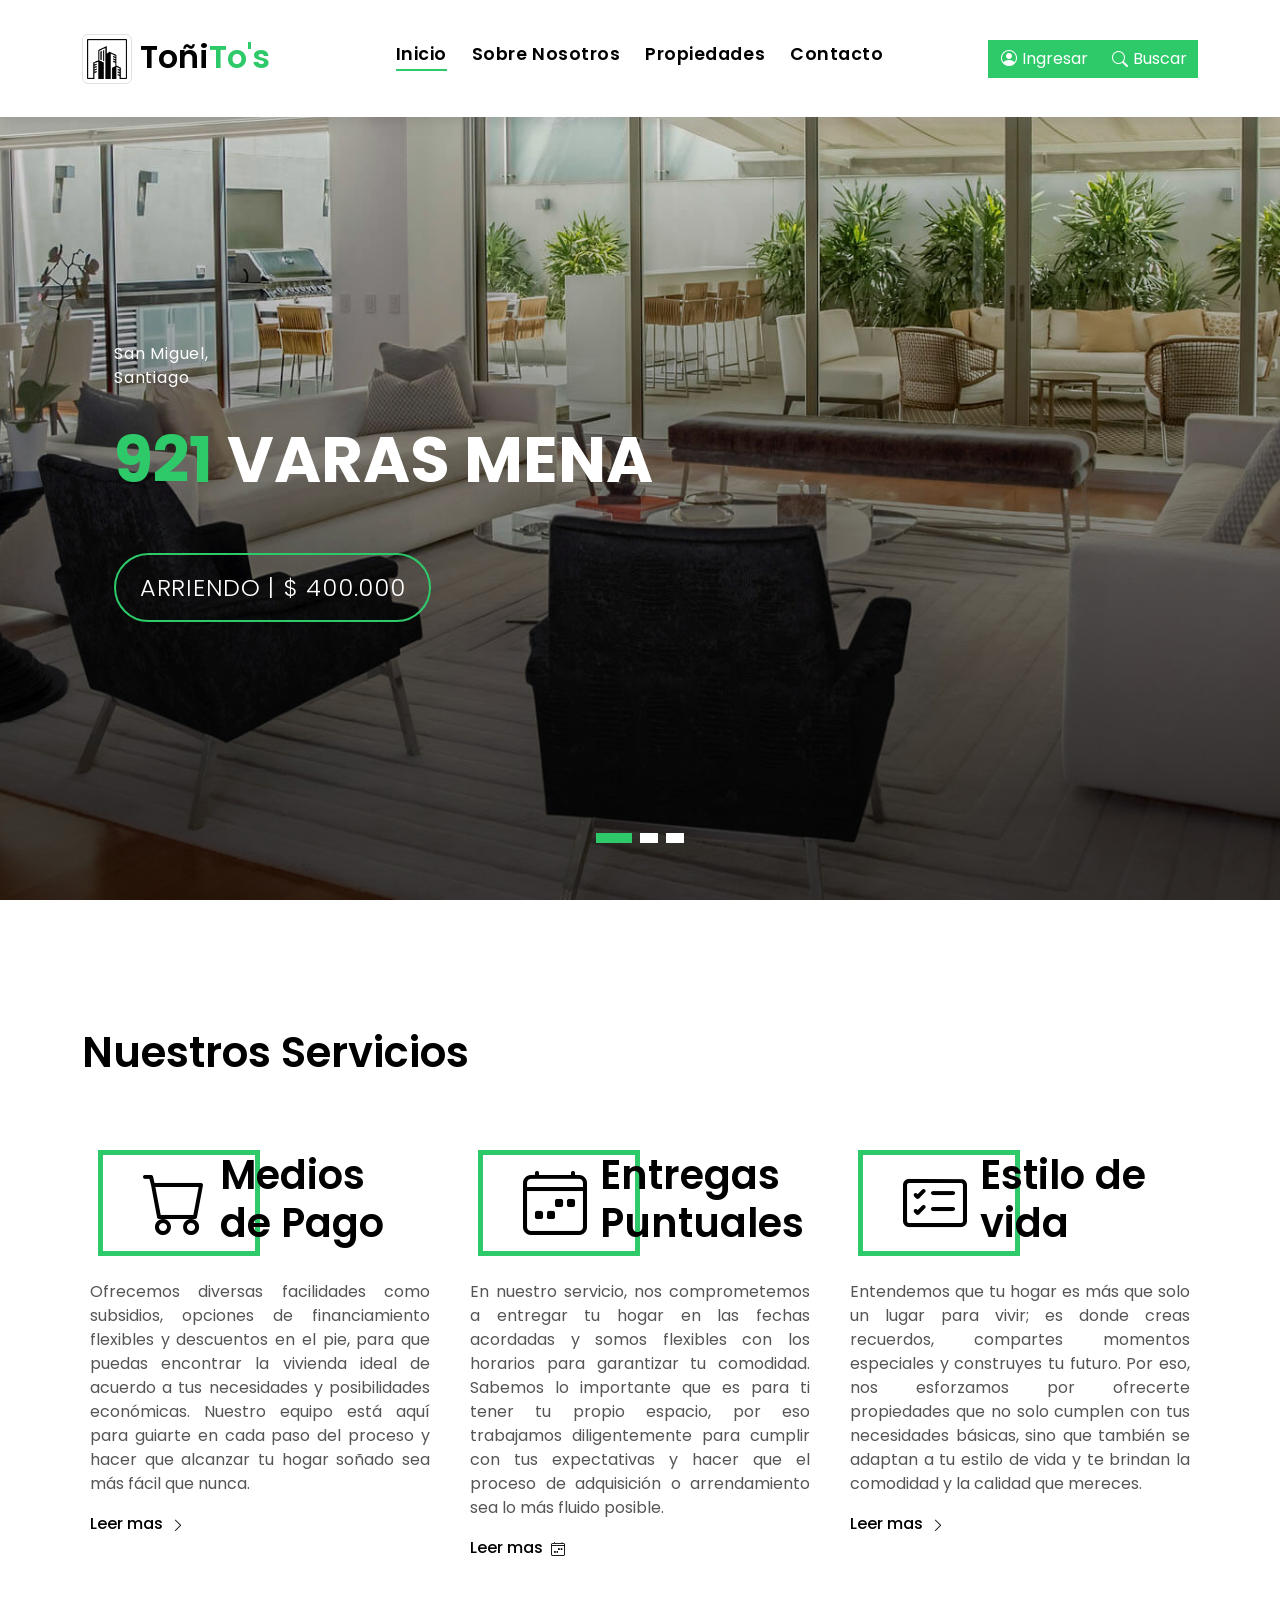
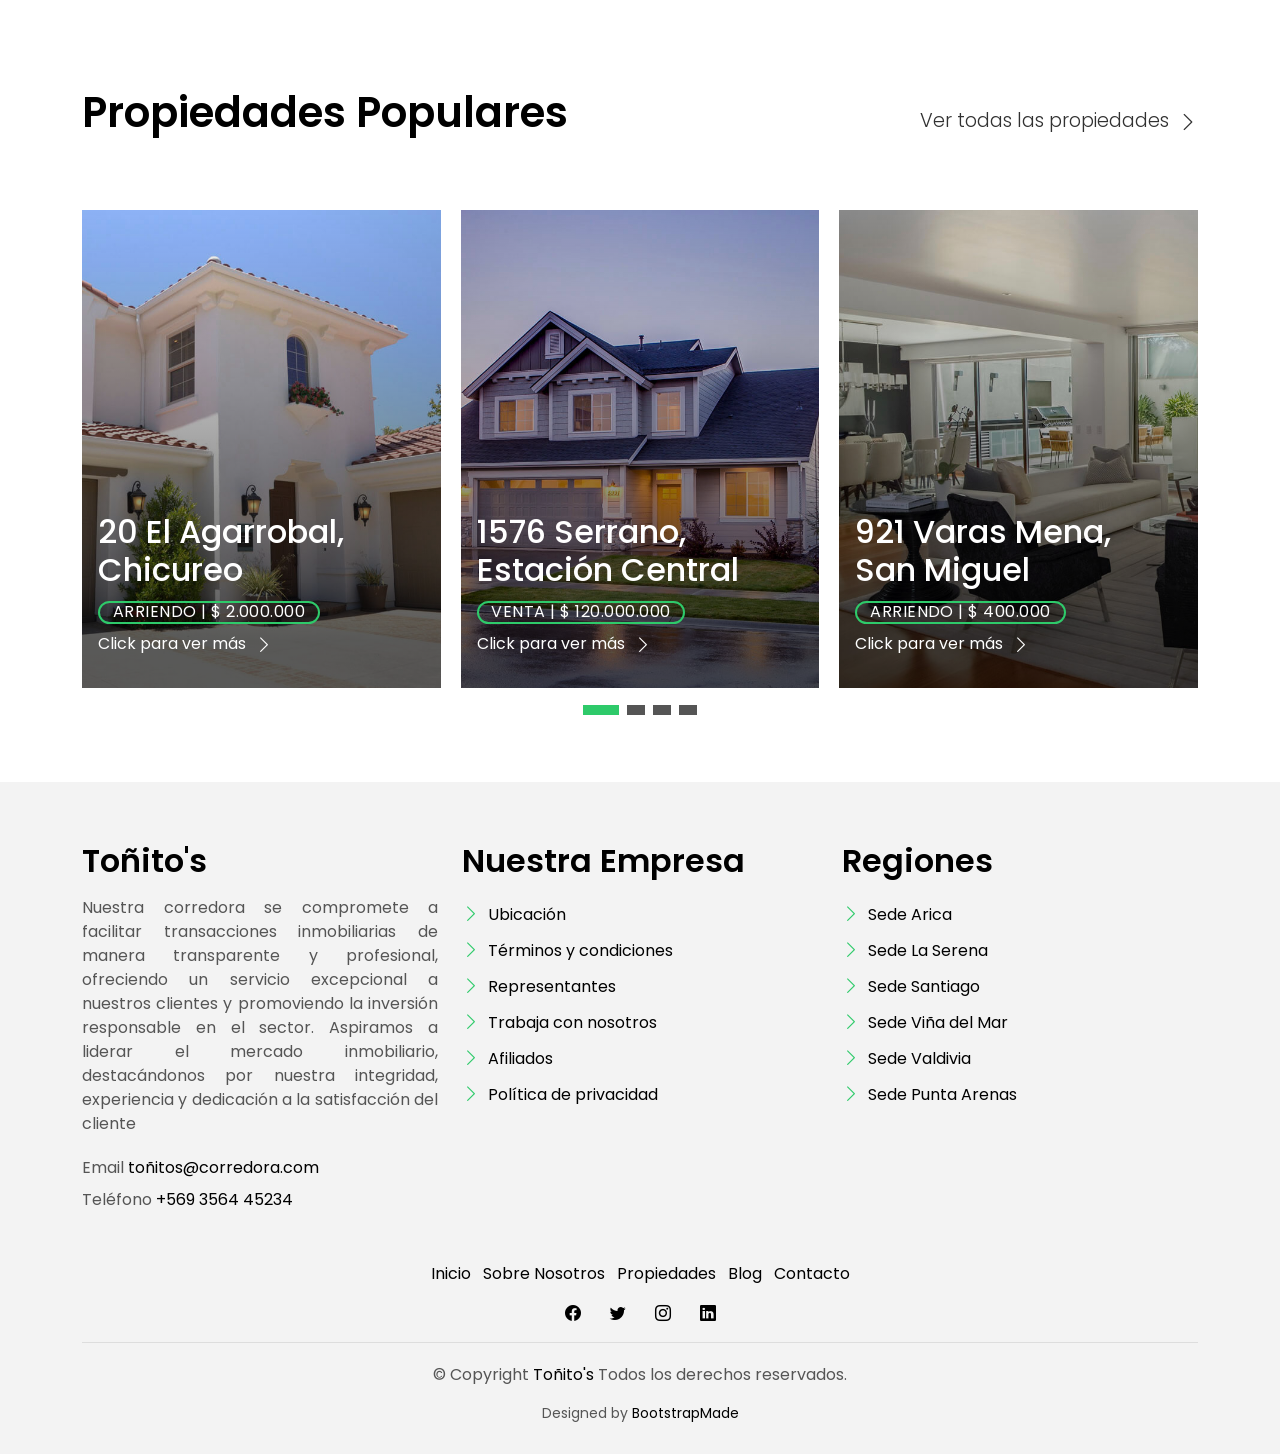
==== commit 2144322a: "pagina de contacto con error, tuve que subir todo de 0" ====
--- a/index.html
+++ b/index.html
@@ -200,32 +200,6 @@
               <a class="nav-link" href="property-grid.html">Propiedades</a>
             </li>
 
-            <li class="nav-item">
-              <a class="nav-link" href="blog-grid.html">Blog</a>
-            </li>
-
-            <li class="nav-item dropdown">
-              <a
-                class="nav-link dropdown-toggle"
-                href="#"
-                id="navbarDropdown"
-                role="button"
-                data-bs-toggle="dropdown"
-                aria-haspopup="true"
-                aria-expanded="false"
-                >Pages</a
-              >
-              <div class="dropdown-menu">
-                <a class="dropdown-item" href="property-single.html"
-                  >Property Single</a
-                >
-                <a class="dropdown-item" href="blog-single.html">Blog Single</a>
-                <a class="dropdown-item" href="agents-grid.html">Agents Grid</a>
-                <a class="dropdown-item" href="agent-single.html"
-                  >Agent Single</a
-                >
-              </div>
-            </li>
             <li class="nav-item">
               <a class="nav-link" href="contact.html">Contacto</a>
             </li>
@@ -494,7 +468,7 @@
                     <div class="card-overlay-a-content">
                       <div class="card-header-a">
                         <h2 class="card-title-a">
-                          <a href="property-single.html"
+                          <a href="algarrobal-20.html"
                             >20 El Agarrobal, <br />
                             Chicureo</a
                           >
@@ -504,7 +478,7 @@
                         <div class="price-box d-flex">
                           <span class="price-a">Arriendo | $ 2.000.000</span>
                         </div>
-                        <a href="#" class="link-a"
+                        <a href="algarrobal-20.html" class="link-a"
                           >Click para ver más
                           <span class="bi bi-chevron-right"></span>
                         </a>
@@ -551,7 +525,7 @@
                     <div class="card-overlay-a-content">
                       <div class="card-header-a">
                         <h2 class="card-title-a">
-                          <a href="property-single.html"
+                          <a href="serrano-1576.html"
                             >1576 Serrano, <br />
                             Estación Central</a
                           >
@@ -561,7 +535,8 @@
                         <div class="price-box d-flex">
                           <span class="price-a">Venta | $ 120.000.000</span>
                         </div>
-                        <a href="property-single.html" class="link-a"
+                        <a href="serrano-1576.html"
+                        class="link-a"
                           >Click para ver más
                           <span class="bi bi-chevron-right"></span>
                         </a>
@@ -665,7 +640,7 @@
                     <div class="card-overlay-a-content">
                       <div class="card-header-a">
                         <h2 class="card-title-a">
-                          <a href="property-single.html"
+                          <a href="756-volcan.html"
                             >756 Volcán Choshuenco,<br />
                             San Bernardo</a
                           >
@@ -675,7 +650,7 @@
                         <div class="price-box d-flex">
                           <span class="price-a">Arriendo | $ 640.000</span>
                         </div>
-                        <a href="property-single.html" class="link-a"
+                        <a href="756-volcan.html" class="link-a"
                           >Click para ver más
                           <span class="bi bi-chevron-right"></span>
                         </a>
@@ -714,209 +689,7 @@
         </div>
       </section>
       <!-- End Latest Properties Section -->
-
-      <!-- ======= Agents Section ======= -->
-      <section class="section-agents section-t8">
-        <div class="container">
-          <div class="row">
-            <div class="col-md-12">
-              <div class="title-wrap d-flex justify-content-between">
-                <div class="title-box">
-                  <h2 class="title-a">Nuestros Corredores</h2>
-                </div>
-                <div class="title-link">
-                  <a href="agents-grid.html"
-                    >Todos los corredores
-                    <span class="bi bi-chevron-right"></span>
-                  </a>
-                </div>
-              </div>
-            </div>
-          </div>
-          <div class="row">
-            <div class="col-md-4">
-              <div class="card-box-d">
-                <div class="card-img-d">
-                  <img
-                    src="assets/img/agent-4.jpg"
-                    alt=""
-                    class="img-d img-fluid"
-                  />
-                </div>
-                <div class="card-overlay card-overlay-hover">
-                  <div class="card-header-d">
-                    <div class="card-title-d align-self-center">
-                      <h3 class="title-d">
-                        <a href="agent-single.html" class="link-two"
-                          >Margarita Sotillo <br />
-                          Escala</a
-                        >
-                      </h3>
-                    </div>
-                  </div>
-                  <div class="card-body-d">
-                    <p class="content-d color-text-a">
-                      Confía en mí para encontrar tu primera casa ideal. Con mi
-                      experiencia y compromiso, te guiaré en todo el proceso
-                      para que encuentres un hogar que se ajuste a tus
-                      necesidades y sueños.
-                    </p>
-                    <div class="info-agents color-a">
-                      <p><strong>Num: </strong> +569 3569 4234</p>
-                      <p><strong>Email: </strong> margarita@toñito.com</p>
-                    </div>
-                  </div>
-                  <div class="card-footer-d">
-                    <div class="socials-footer d-flex justify-content-center">
-                      <ul class="list-inline">
-                        <li class="list-inline-item">
-                          <a href="#" class="link-one">
-                            <i class="bi bi-facebook" aria-hidden="true"></i>
-                          </a>
-                        </li>
-                        <li class="list-inline-item">
-                          <a href="#" class="link-one">
-                            <i class="bi bi-twitter" aria-hidden="true"></i>
-                          </a>
-                        </li>
-                        <li class="list-inline-item">
-                          <a href="#" class="link-one">
-                            <i class="bi bi-instagram" aria-hidden="true"></i>
-                          </a>
-                        </li>
-                        <li class="list-inline-item">
-                          <a href="#" class="link-one">
-                            <i class="bi bi-linkedin" aria-hidden="true"></i>
-                          </a>
-                        </li>
-                      </ul>
-                    </div>
-                  </div>
-                </div>
-              </div>
-            </div>
-            <div class="col-md-4">
-              <div class="card-box-d">
-                <div class="card-img-d">
-                  <img
-                    src="assets/img/agent-1.jpg"
-                    alt=""
-                    class="img-d img-fluid"
-                  />
-                </div>
-                <div class="card-overlay card-overlay-hover">
-                  <div class="card-header-d">
-                    <div class="card-title-d align-self-center">
-                      <h3 class="title-d">
-                        <a href="agent-single.html" class="link-two"
-                          >Stiven Spilver <br />
-                          Darw</a
-                        >
-                      </h3>
-                    </div>
-                  </div>
-                  <div class="card-body-d">
-                    <p class="content-d color-text-a">
-                      Sed porttitor lectus nibh, Cras ultricies ligula sed magna
-                      dictum porta two.
-                    </p>
-                    <div class="info-agents color-a">
-                      <p><strong>Num: </strong> +54 356 945234</p>
-                      <p><strong>Email: </strong> agents@example.com</p>
-                    </div>
-                  </div>
-                  <div class="card-footer-d">
-                    <div class="socials-footer d-flex justify-content-center">
-                      <ul class="list-inline">
-                        <li class="list-inline-item">
-                          <a href="#" class="link-one">
-                            <i class="bi bi-facebook" aria-hidden="true"></i>
-                          </a>
-                        </li>
-                        <li class="list-inline-item">
-                          <a href="#" class="link-one">
-                            <i class="bi bi-twitter" aria-hidden="true"></i>
-                          </a>
-                        </li>
-                        <li class="list-inline-item">
-                          <a href="#" class="link-one">
-                            <i class="bi bi-instagram" aria-hidden="true"></i>
-                          </a>
-                        </li>
-                        <li class="list-inline-item">
-                          <a href="#" class="link-one">
-                            <i class="bi bi-linkedin" aria-hidden="true"></i>
-                          </a>
-                        </li>
-                      </ul>
-                    </div>
-                  </div>
-                </div>
-              </div>
-            </div>
-            <div class="col-md-4">
-              <div class="card-box-d">
-                <div class="card-img-d">
-                  <img
-                    src="assets/img/agent-5.jpg"
-                    alt=""
-                    class="img-d img-fluid"
-                  />
-                </div>
-                <div class="card-overlay card-overlay-hover">
-                  <div class="card-header-d">
-                    <div class="card-title-d align-self-center">
-                      <h3 class="title-d">
-                        <a href="agent-single.html" class="link-two"
-                          >Emma Toledo <br />
-                          Cascada</a
-                        >
-                      </h3>
-                    </div>
-                  </div>
-                  <div class="card-body-d">
-                    <p class="content-d color-text-a">
-                      Sed porttitor lectus nibh, Cras ultricies ligula sed magna
-                      dictum porta two.
-                    </p>
-                    <div class="info-agents color-a">
-                      <p><strong>Num: </strong> +54 356 945234</p>
-                      <p><strong>Email: </strong> agents@example.com</p>
-                    </div>
-                  </div>
-                  <div class="card-footer-d">
-                    <div class="socials-footer d-flex justify-content-center">
-                      <ul class="list-inline">
-                        <li class="list-inline-item">
-                          <a href="#" class="link-one">
-                            <i class="bi bi-facebook" aria-hidden="true"></i>
-                          </a>
-                        </li>
-                        <li class="list-inline-item">
-                          <a href="#" class="link-one">
-                            <i class="bi bi-twitter" aria-hidden="true"></i>
-                          </a>
-                        </li>
-                        <li class="list-inline-item">
-                          <a href="#" class="link-one">
-                            <i class="bi bi-instagram" aria-hidden="true"></i>
-                          </a>
-                        </li>
-                        <li class="list-inline-item">
-                          <a href="#" class="link-one">
-                            <i class="bi bi-linkedin" aria-hidden="true"></i>
-                          </a>
-                        </li>
-                      </ul>
-                    </div>
-                  </div>
-                </div>
-              </div>
-            </div>
-          </div>
-        </div>
-      </section>
-      <!-- End Agents Section -->
+ 
     </main>
     <!-- End #main -->
 
--- a/assets/css/style.css
+++ b/assets/css/style.css
@@ -9,6 +9,7 @@
 /*--------------------------------------------------------------
 # General
 --------------------------------------------------------------*/
+
 
 
 .content-c{
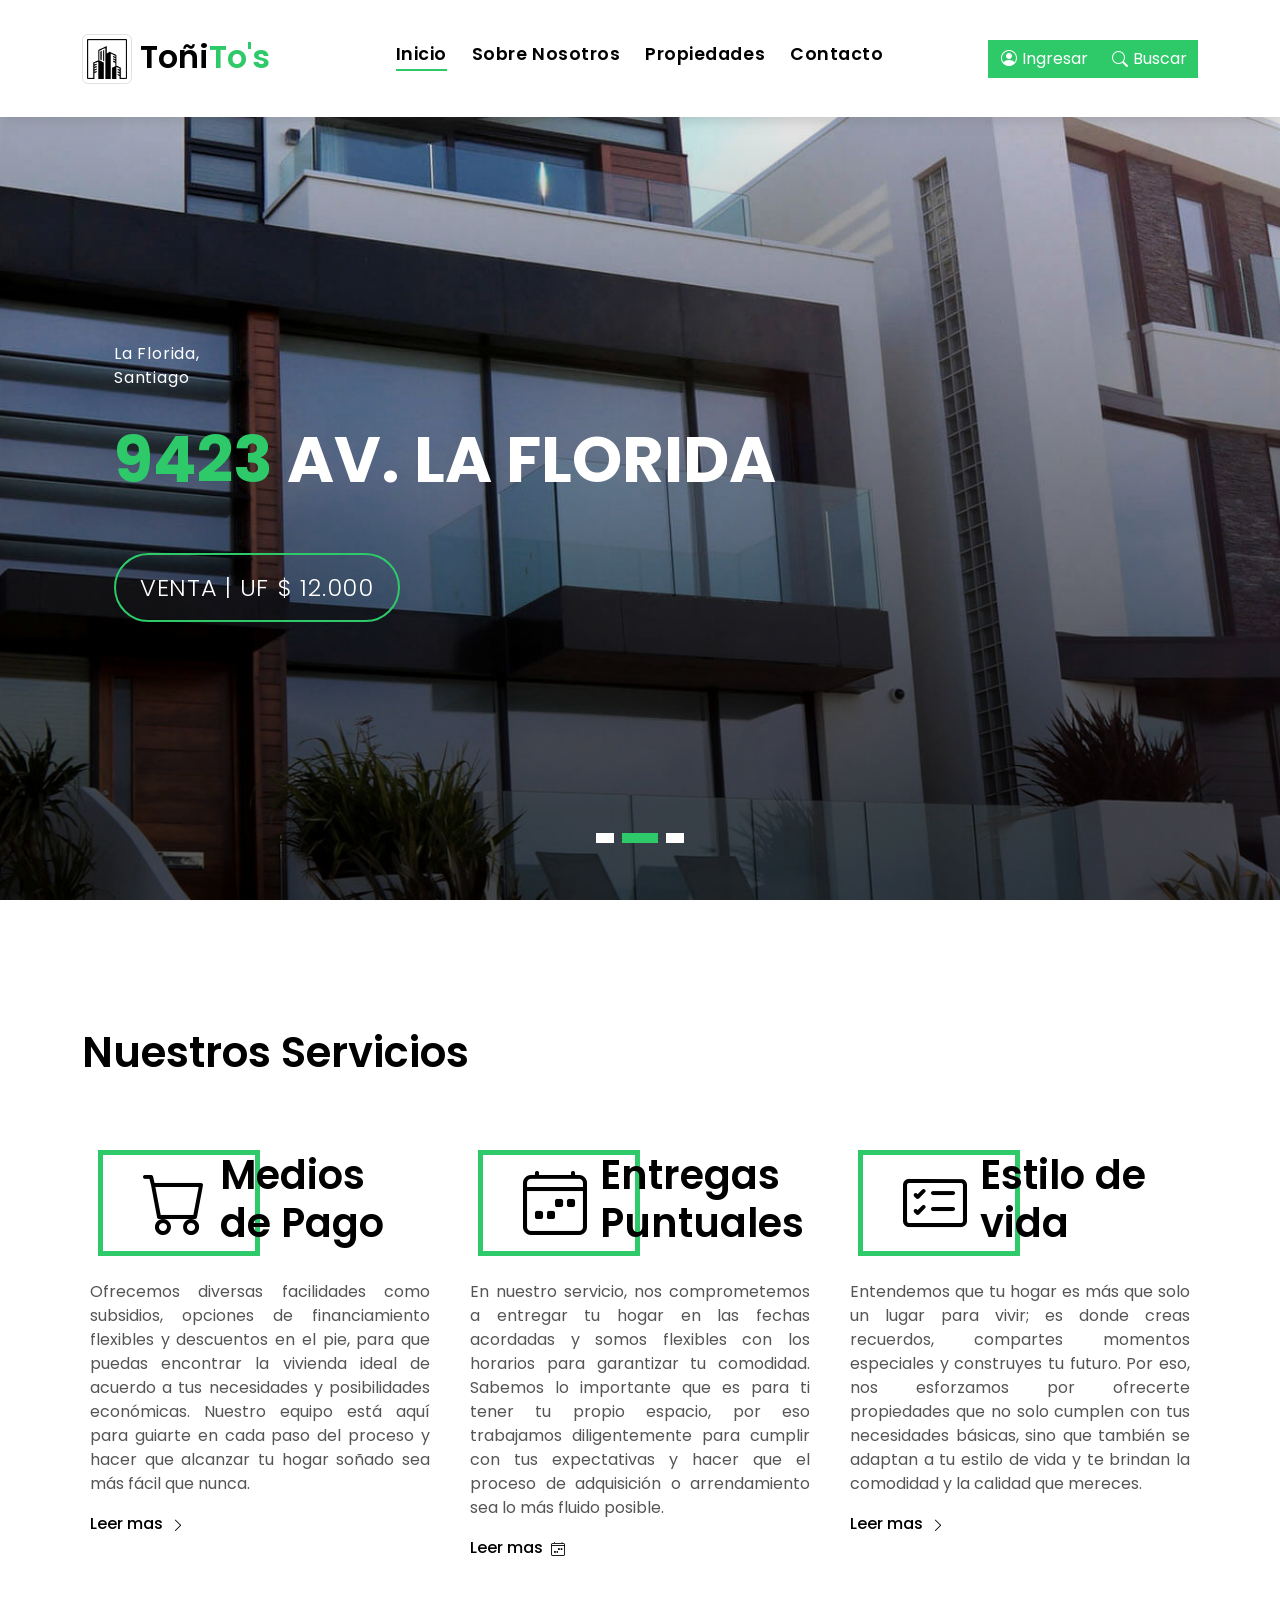
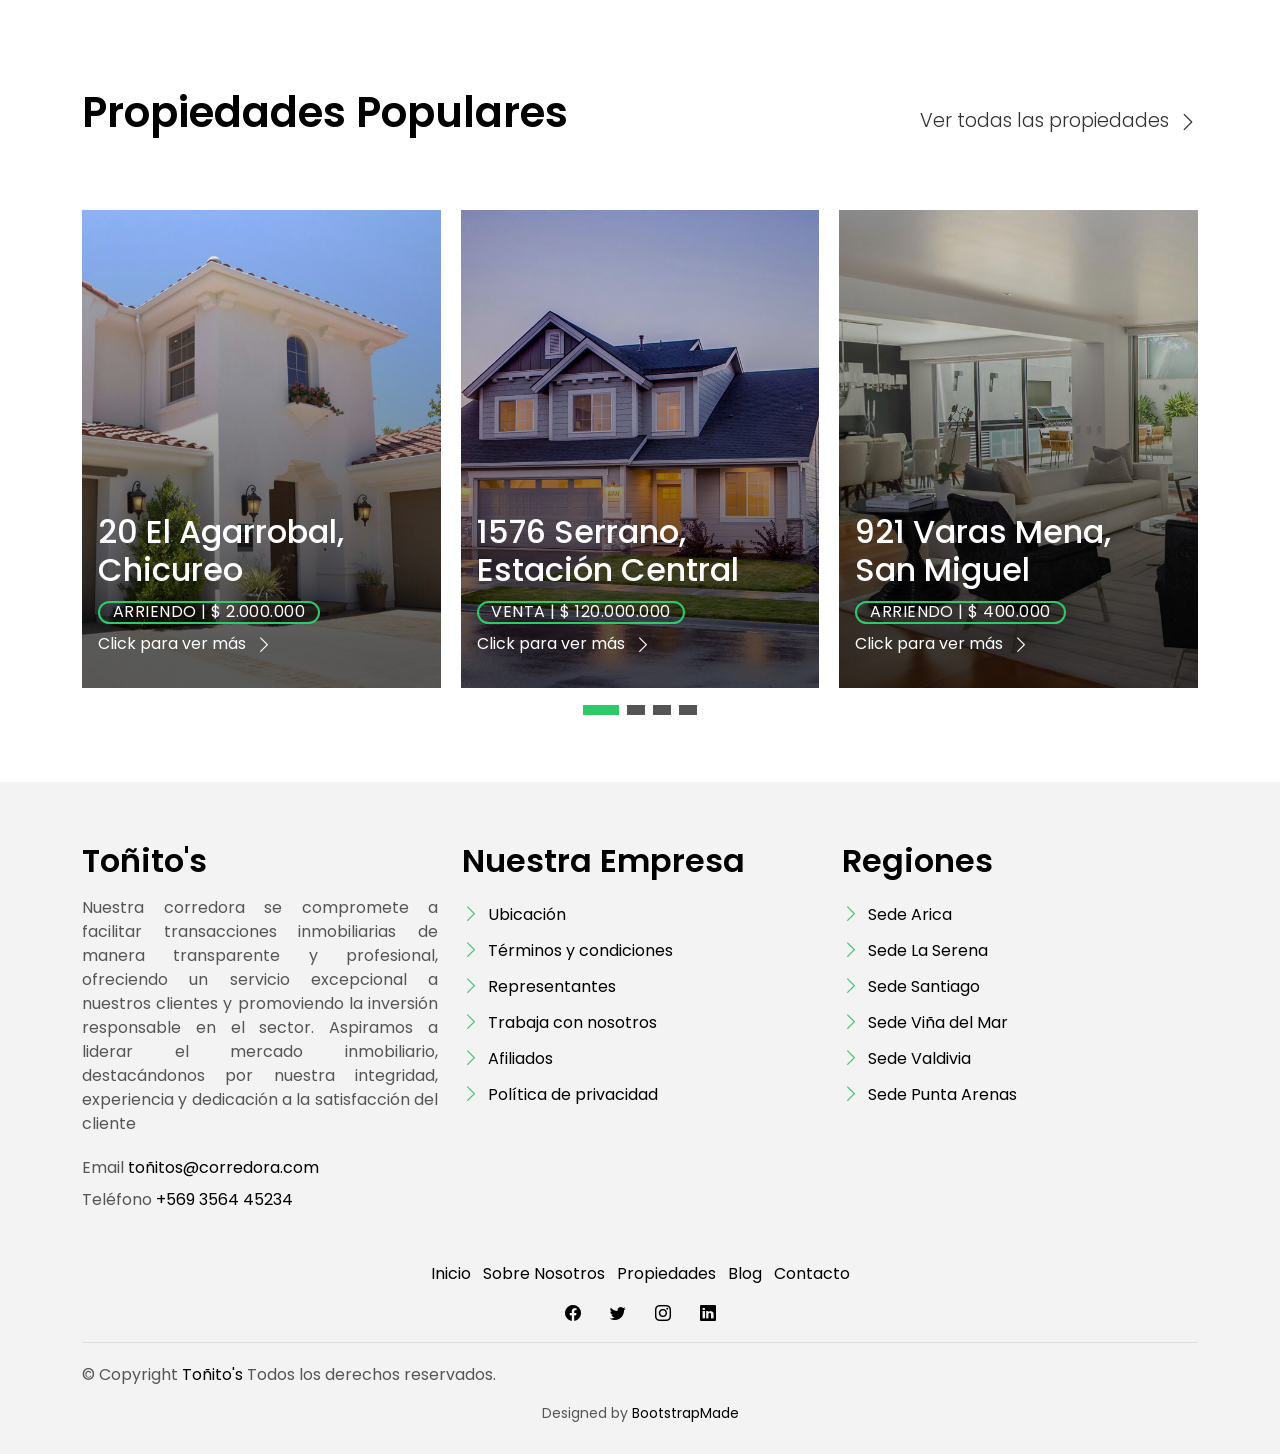
==== commit 14bfe71b: "textos justificados" ====
--- a/index.html
+++ b/index.html
@@ -32,6 +32,7 @@
 
   <body>
     <div class="click-closed"></div>
+
     <!-- Inicio Búsqueda Desplegable -->
     <div class="box-collapse">
       <div class="title-box-d">
@@ -204,20 +205,13 @@
               <a class="nav-link" href="contact.html">Contacto</a>
             </li>
 
-            <li>
-              
-            </li>  
+            <li></li>
           </ul>
-
-          
         </div>
 
-        <button
-        type="button"
-        class="btn btn-b-n"
-      >
-        <i class="bi bi-person-circle" style="margin-right: 5px;"></i>Ingresar
-      </button>
+        <a href="ingresar.html" class="btn btn-b-n">
+          <i class="bi bi-person-circle" style="margin-right: 5px;"></i>Ingresar
+        </a>  
 
         <button
           type="button"
@@ -365,7 +359,7 @@
                   </p>
                 </div>
                 <div class="card-footer-c">
-                  <a href="#" class="link-c link-icon"
+                  <a href="about.html" class="link-c link-icon"
                     >Leer mas
                     <span class="bi bi-chevron-right"></span>
                   </a>
@@ -394,7 +388,7 @@
                   </p>
                 </div>
                 <div class="card-footer-c">
-                  <a href="#" class="link-c link-icon"
+                  <a href="about.html" class="link-c link-icon"
                     >Leer mas
                     <span class="bi bi-calendar4-week"></span>
                   </a>
@@ -422,7 +416,7 @@
                   </p>
                 </div>
                 <div class="card-footer-c">
-                  <a href="#" class="link-c link-icon"
+                  <a href="about.html" class="link-c link-icon"
                     >Leer mas
                     <span class="bi bi-chevron-right"></span>
                   </a>
@@ -535,8 +529,7 @@
                         <div class="price-box d-flex">
                           <span class="price-a">Venta | $ 120.000.000</span>
                         </div>
-                        <a href="serrano-1576.html"
-                        class="link-a"
+                        <a href="serrano-1576.html" class="link-a"
                           >Click para ver más
                           <span class="bi bi-chevron-right"></span>
                         </a>
@@ -689,7 +682,6 @@
         </div>
       </section>
       <!-- End Latest Properties Section -->
- 
     </main>
     <!-- End #main -->
 
--- a/assets/css/style.css
+++ b/assets/css/style.css
@@ -9,8 +9,20 @@
 /*--------------------------------------------------------------
 # General
 --------------------------------------------------------------*/
-
-
+.btn-primary {
+  background-color: #2eca6a;
+  border-color: #2eca6a;
+}
+
+.color-text-a{
+  text-align: justify;
+
+}
+
+.form-check-input:checked {
+  background-color: #2eca6a; 
+  border-color: #2eca6a; 
+}
 
 .content-c{
   text-align: justify;
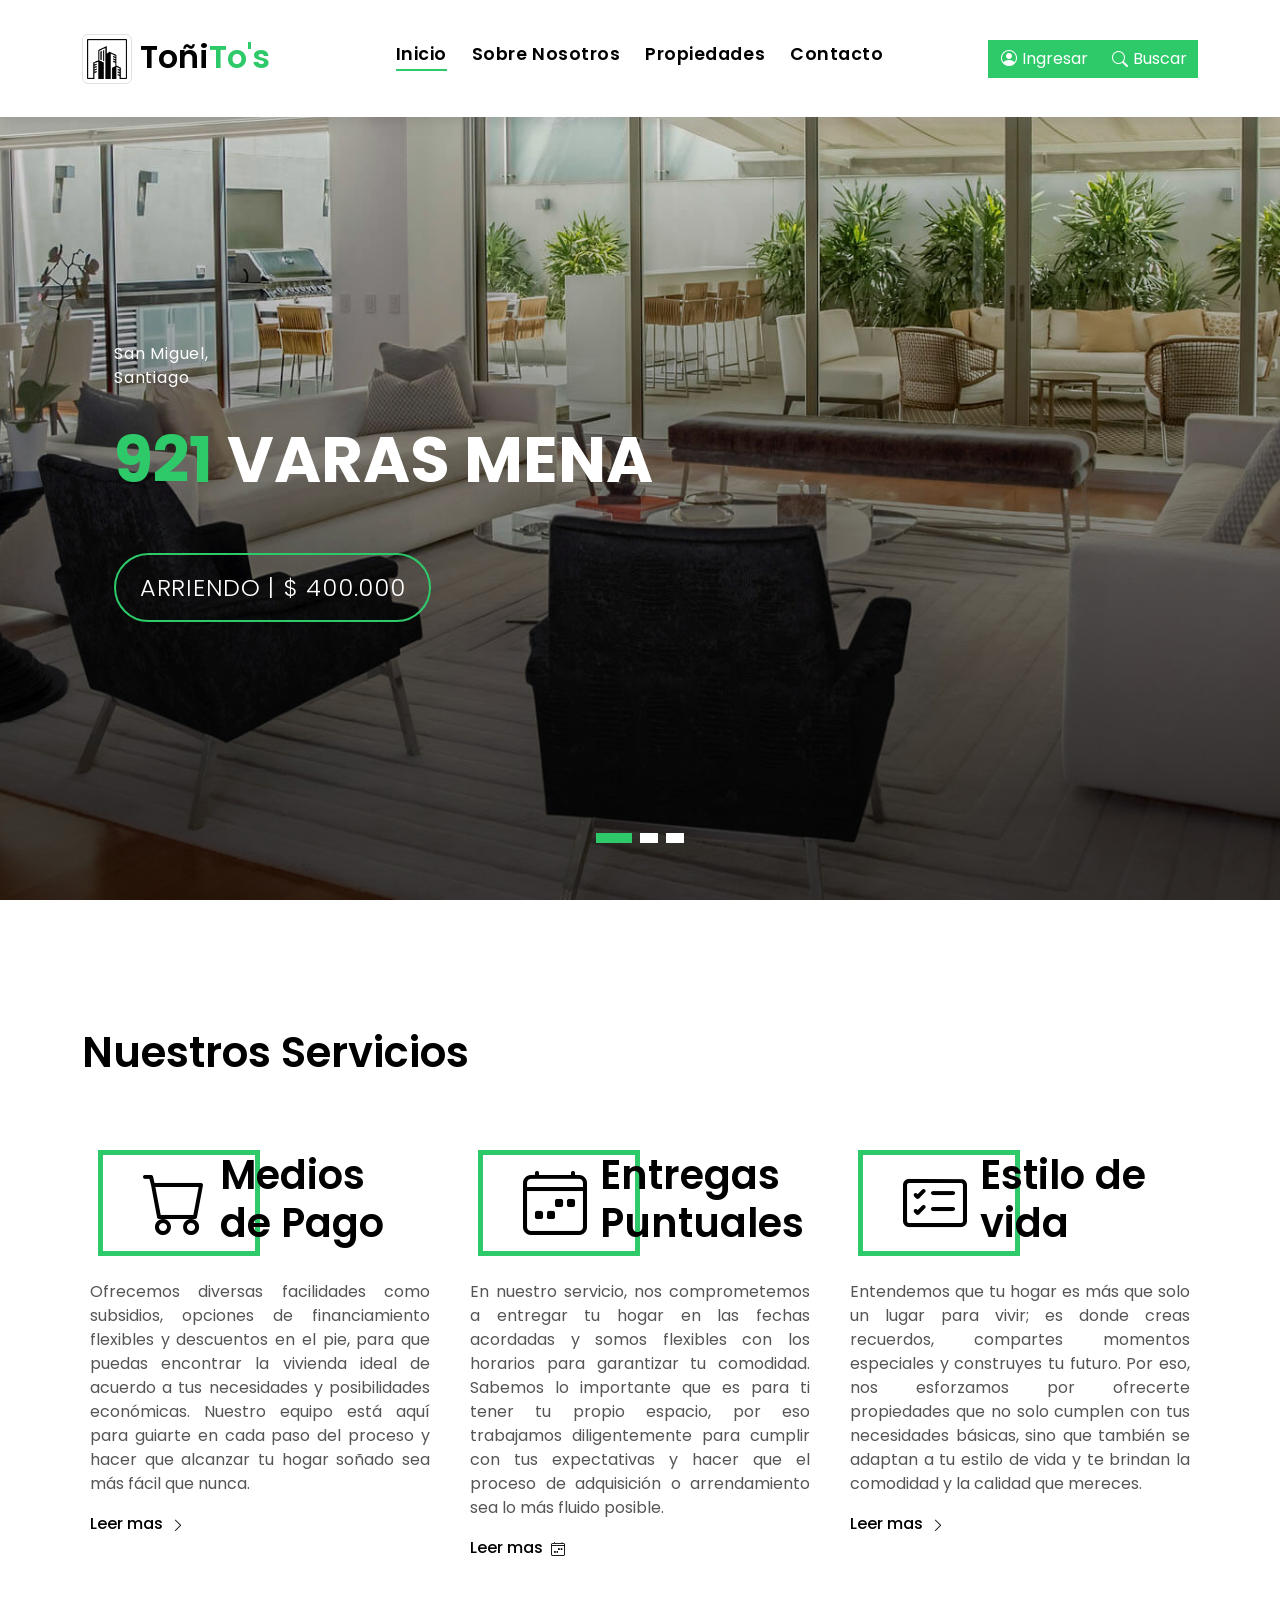
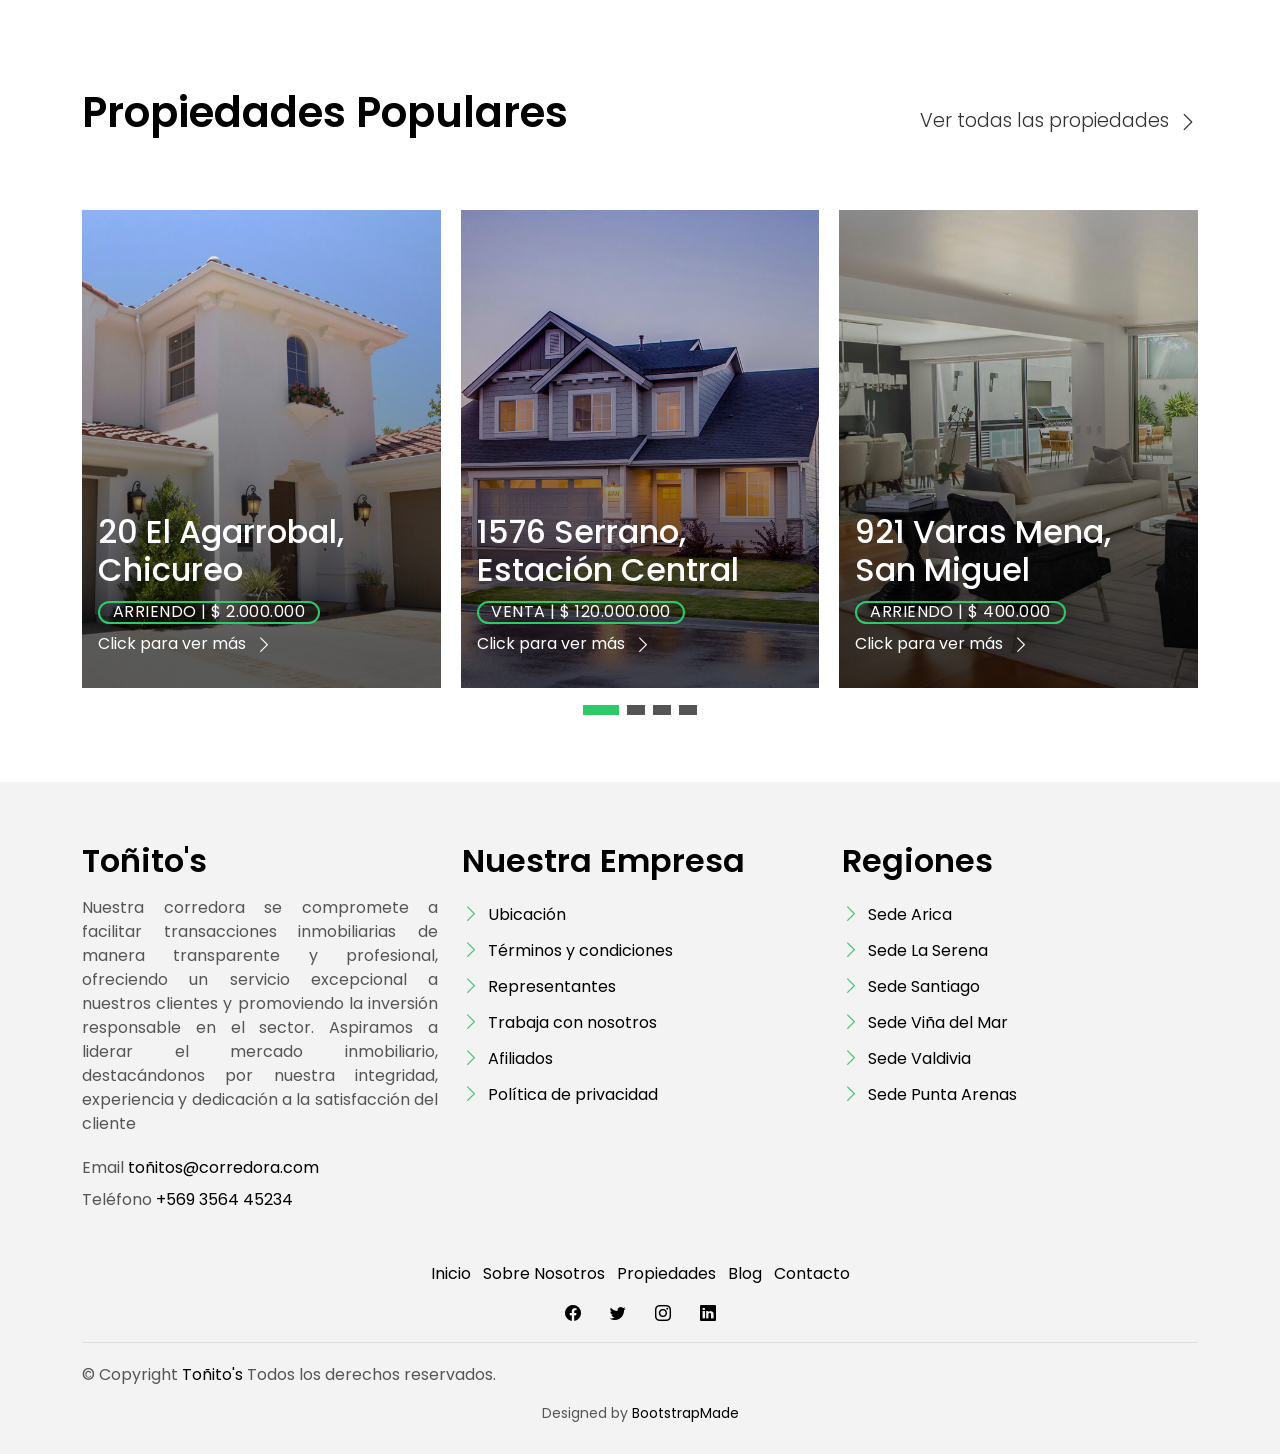
==== commit 0daa8dfd: "Agregué icono en el head, cambié el login de usuario" ====
--- a/index.html
+++ b/index.html
@@ -291,7 +291,7 @@
         </div>
         <div
           class="swiper-slide carousel-item-a intro-item bg-image"
-          style="background-image: url(assets/img/slide-3.jpg)"
+          style="background-image: url(assets/img/property-2.jpg)"
         >
           <div class="overlay overlay-a"></div>
           <div class="intro-content display-table">
@@ -301,15 +301,15 @@
                   <div class="col-lg-8">
                     <div class="intro-body">
                       <p class="intro-title-top">
-                        Temuco, <br />
-                        La Araucanía
+                        Santiago Centro, <br />
+                        Santiago
                       </p>
                       <h1 class="intro-title mb-4">
-                        <span class="color-b">421 </span> Francia <br />
+                        <span class="color-b">1576 </span> Serrano <br />
                       </h1>
                       <p class="intro-subtitle intro-price">
-                        <a href="#"
-                          ><span class="price-a">Arriendo | $ 250.000</span></a
+                        <a href="serrano-1576.html"
+                          ><span class="price-a">Venta | $ 120.000.000</span></a
                         >
                       </p>
                     </div>
--- a/assets/css/style.css
+++ b/assets/css/style.css
@@ -9,6 +9,17 @@
 /*--------------------------------------------------------------
 # General
 --------------------------------------------------------------*/
+.text-bg-colorEmpresa{
+  background-color: #2eca6a;
+
+}
+
+.bg-primary{
+  background-color: #2eca6a;
+
+}
+
+
 .btn-primary {
   background-color: #2eca6a;
   border-color: #2eca6a;
